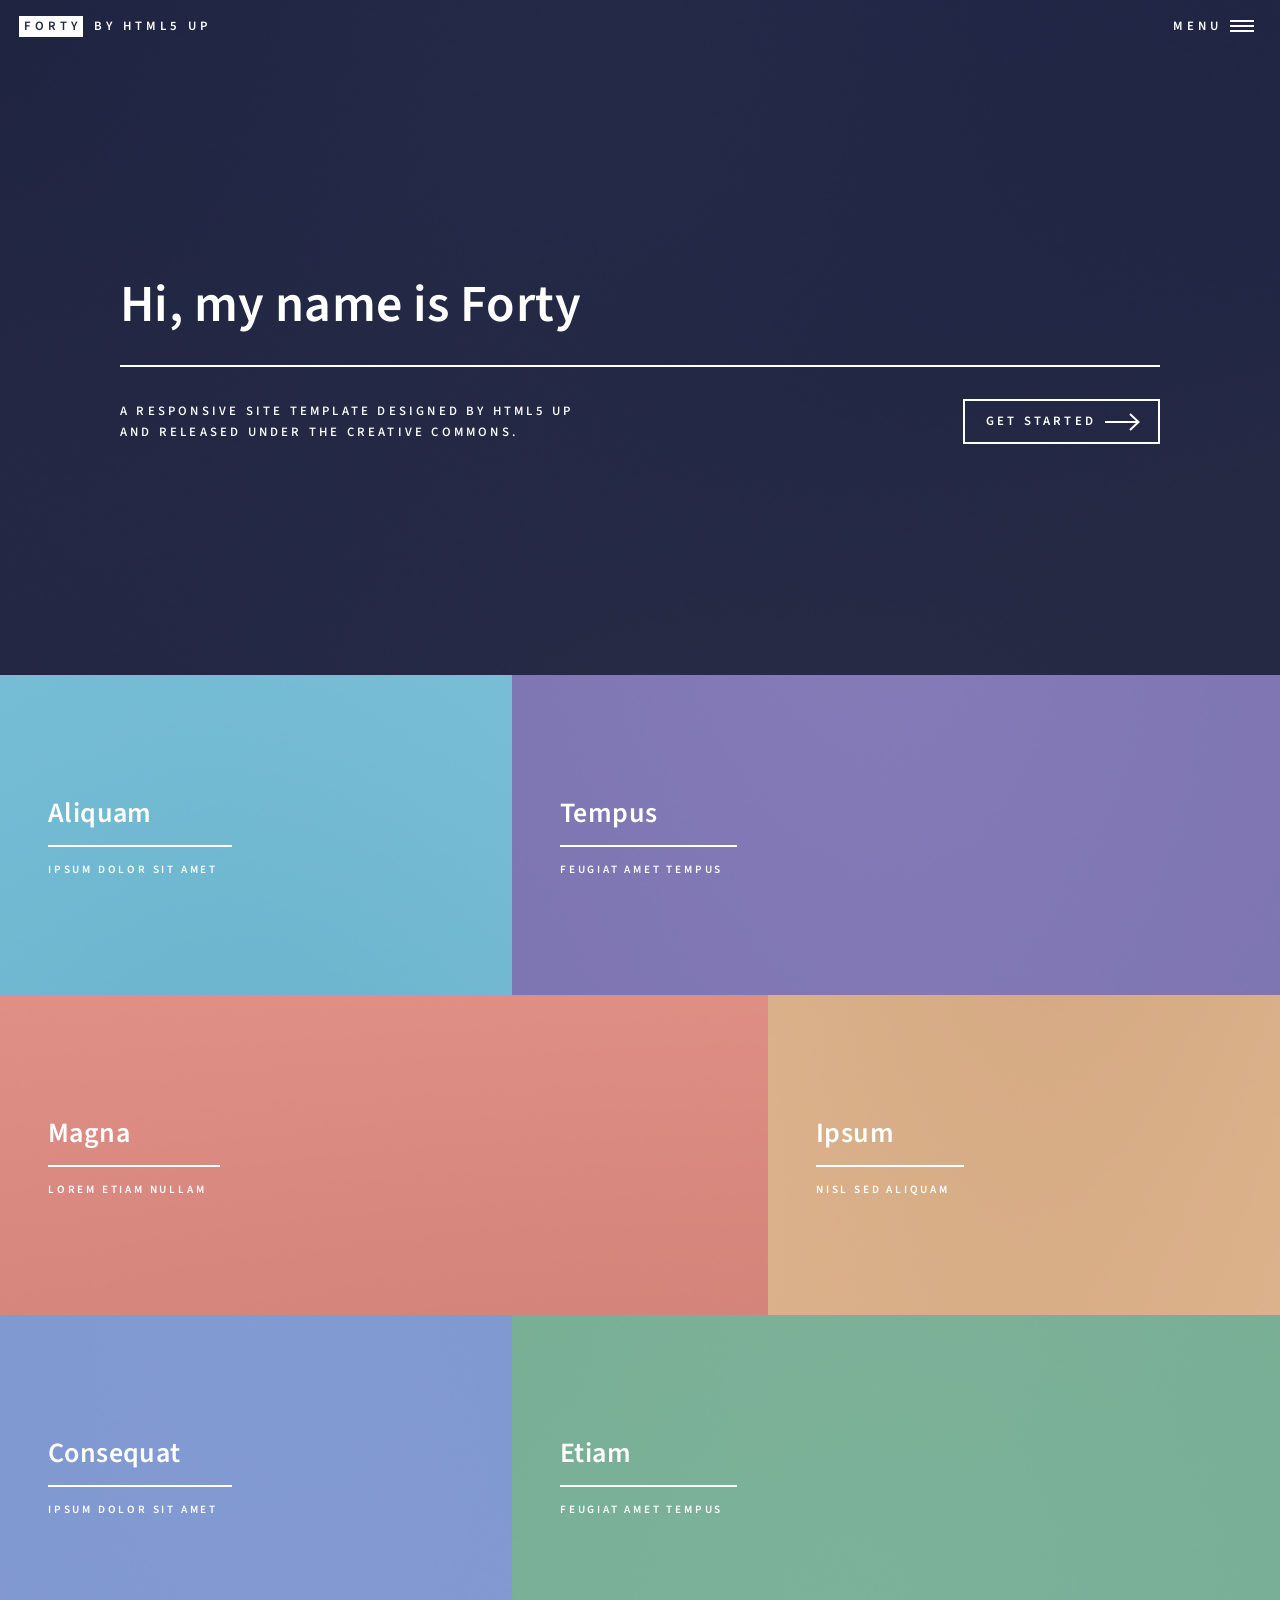
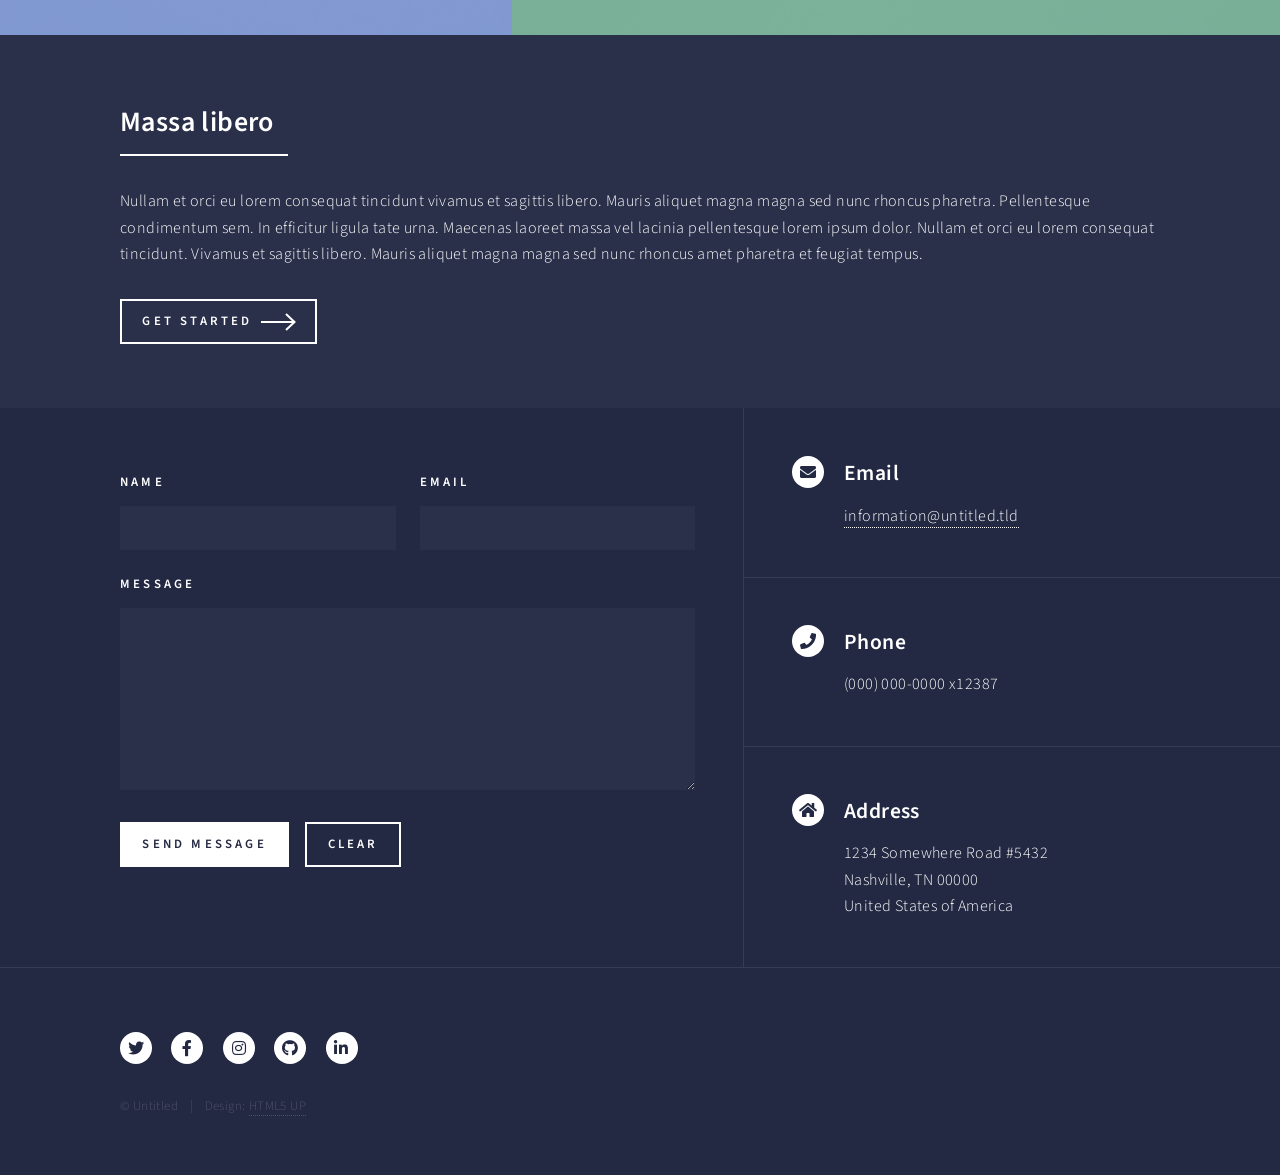
==== index.html @ 881961de "created name-picking logic and display in h1 header. Only manual input, no validations yet." ====
<!DOCTYPE HTML>
<!--
	Forty by HTML5 UP
	html5up.net | @ajlkn
	Free for personal and commercial use under the CCA 3.0 license (html5up.net/license)
-->
<html>
	<head>
		<title>Forty by HTML5 UP</title>
		<meta charset="utf-8" />
		<meta name="viewport" content="width=device-width, initial-scale=1, user-scalable=no" />
		<link rel="stylesheet" href="assets/css/main.css" />
		<noscript><link rel="stylesheet" href="assets/css/noscript.css" /></noscript>
	</head>
	<body class="is-preload">

		<!-- Wrapper -->
			<div id="wrapper">

				<!-- Header -->
					<header id="header" class="alt">
						<a href="index.html" class="logo"><strong>Forty</strong> <span>by HTML5 UP</span></a>
						<nav>
							<a href="#menu">Menu</a>
						</nav>
					</header>

				<!-- Menu -->
					<nav id="menu">
						<ul class="links">
							<li><a href="index.html">Home</a></li>
							<li><a href="landing.html">Landing</a></li>
							<li><a href="generic.html">Generic</a></li>
							<li><a href="elements.html">Elements</a></li>
						</ul>
						<ul class="actions stacked">
							<li><a href="#" class="button primary fit">Get Started</a></li>
							<li><a href="#" class="button fit">Log In</a></li>
						</ul>
					</nav>

				<!-- Banner -->
					<section id="banner" class="major">
						<div class="inner">
							<header class="major">
								<h1>Hi, my name is Forty</h1>
							</header>
							<div class="content">
								<p>A responsive site template designed by HTML5 UP<br />
								and released under the Creative Commons.</p>
								<ul class="actions">
									<li><a href="#one" class="button next scrolly">Get Started</a></li>
								</ul>
							</div>
						</div>
					</section>

				<!-- Main -->
					<div id="main">

						<!-- One -->
							<section id="one" class="tiles">
								<article>
									<span class="image">
										<img src="images/pic01.jpg" alt="" />
									</span>
									<header class="major">
										<h3><a href="landing.html" class="link">Aliquam</a></h3>
										<p>Ipsum dolor sit amet</p>
									</header>
								</article>
								<article>
									<span class="image">
										<img src="images/pic02.jpg" alt="" />
									</span>
									<header class="major">
										<h3><a href="landing.html" class="link">Tempus</a></h3>
										<p>feugiat amet tempus</p>
									</header>
								</article>
								<article>
									<span class="image">
										<img src="images/pic03.jpg" alt="" />
									</span>
									<header class="major">
										<h3><a href="landing.html" class="link">Magna</a></h3>
										<p>Lorem etiam nullam</p>
									</header>
								</article>
								<article>
									<span class="image">
										<img src="images/pic04.jpg" alt="" />
									</span>
									<header class="major">
										<h3><a href="landing.html" class="link">Ipsum</a></h3>
										<p>Nisl sed aliquam</p>
									</header>
								</article>
								<article>
									<span class="image">
										<img src="images/pic05.jpg" alt="" />
									</span>
									<header class="major">
										<h3><a href="landing.html" class="link">Consequat</a></h3>
										<p>Ipsum dolor sit amet</p>
									</header>
								</article>
								<article>
									<span class="image">
										<img src="images/pic06.jpg" alt="" />
									</span>
									<header class="major">
										<h3><a href="landing.html" class="link">Etiam</a></h3>
										<p>Feugiat amet tempus</p>
									</header>
								</article>
							</section>

						<!-- Two -->
							<section id="two">
								<div class="inner">
									<header class="major">
										<h2>Massa libero</h2>
									</header>
									<p>Nullam et orci eu lorem consequat tincidunt vivamus et sagittis libero. Mauris aliquet magna magna sed nunc rhoncus pharetra. Pellentesque condimentum sem. In efficitur ligula tate urna. Maecenas laoreet massa vel lacinia pellentesque lorem ipsum dolor. Nullam et orci eu lorem consequat tincidunt. Vivamus et sagittis libero. Mauris aliquet magna magna sed nunc rhoncus amet pharetra et feugiat tempus.</p>
									<ul class="actions">
										<li><a href="landing.html" class="button next">Get Started</a></li>
									</ul>
								</div>
							</section>

					</div>

				<!-- Contact -->
					<section id="contact">
						<div class="inner">
							<section>
								<form method="post" action="#">
									<div class="fields">
										<div class="field half">
											<label for="name">Name</label>
											<input type="text" name="name" id="name" />
										</div>
										<div class="field half">
											<label for="email">Email</label>
											<input type="text" name="email" id="email" />
										</div>
										<div class="field">
											<label for="message">Message</label>
											<textarea name="message" id="message" rows="6"></textarea>
										</div>
									</div>
									<ul class="actions">
										<li><input type="submit" value="Send Message" class="primary" /></li>
										<li><input type="reset" value="Clear" /></li>
									</ul>
								</form>
							</section>
							<section class="split">
								<section>
									<div class="contact-method">
										<span class="icon solid alt fa-envelope"></span>
										<h3>Email</h3>
										<a href="#">information@untitled.tld</a>
									</div>
								</section>
								<section>
									<div class="contact-method">
										<span class="icon solid alt fa-phone"></span>
										<h3>Phone</h3>
										<span>(000) 000-0000 x12387</span>
									</div>
								</section>
								<section>
									<div class="contact-method">
										<span class="icon solid alt fa-home"></span>
										<h3>Address</h3>
										<span>1234 Somewhere Road #5432<br />
										Nashville, TN 00000<br />
										United States of America</span>
									</div>
								</section>
							</section>
						</div>
					</section>

				<!-- Footer -->
					<footer id="footer">
						<div class="inner">
							<ul class="icons">
								<li><a href="#" class="icon brands alt fa-twitter"><span class="label">Twitter</span></a></li>
								<li><a href="#" class="icon brands alt fa-facebook-f"><span class="label">Facebook</span></a></li>
								<li><a href="#" class="icon brands alt fa-instagram"><span class="label">Instagram</span></a></li>
								<li><a href="#" class="icon brands alt fa-github"><span class="label">GitHub</span></a></li>
								<li><a href="#" class="icon brands alt fa-linkedin-in"><span class="label">LinkedIn</span></a></li>
							</ul>
							<ul class="copyright">
								<li>&copy; Untitled</li><li>Design: <a href="https://html5up.net">HTML5 UP</a></li>
							</ul>
						</div>
					</footer>

			</div>

		<!-- Scripts -->        
			<script src="assets/js/jquery.min.js"></script>
			<script src="assets/js/jquery.scrolly.min.js"></script>
			<script src="assets/js/jquery.scrollex.min.js"></script>
			<script src="assets/js/browser.min.js"></script>
			<script src="assets/js/breakpoints.min.js"></script>
			<script src="assets/js/util.js"></script>
			<script src="assets/js/main.js"></script>
            

	</body>
</html>
---- assets/css/main.css ----
@import url(fontawesome-all.min.css);
@import url("https://fonts.googleapis.com/css?family=Source+Sans+Pro:300,300italic,600,600italic");

/*
	Forty by HTML5 UP
	html5up.net | @ajlkn
	Free for personal and commercial use under the CCA 3.0 license (html5up.net/license)
*/

html, body, div, span, applet, object,
iframe, h1, h2, h3, h4, h5, h6, p, blockquote,
pre, a, abbr, acronym, address, big, cite,
code, del, dfn, em, img, ins, kbd, q, s, samp,
small, strike, strong, sub, sup, tt, var, b,
u, i, center, dl, dt, dd, ol, ul, li, fieldset,
form, label, legend, table, caption, tbody,
tfoot, thead, tr, th, td, article, aside,
canvas, details, embed, figure, figcaption,
footer, header, hgroup, menu, nav, output, ruby,
section, summary, time, mark, audio, video {
	margin: 0;
	padding: 0;
	border: 0;
	font-size: 100%;
	font: inherit;
	vertical-align: baseline;}

article, aside, details, figcaption, figure,
footer, header, hgroup, menu, nav, section {
	display: block;}

body {
	line-height: 1;
}

ol, ul {
	list-style: none;
}

blockquote, q {
	quotes: none;
}

	blockquote:before, blockquote:after, q:before, q:after {
		content: '';
		content: none;
	}

table {
	border-collapse: collapse;
	border-spacing: 0;
}

body {
	-webkit-text-size-adjust: none;
}

mark {
	background-color: transparent;
	color: inherit;
}

input::-moz-focus-inner {
	border: 0;
	padding: 0;
}

input, select, textarea {
	-moz-appearance: none;
	-webkit-appearance: none;
	-ms-appearance: none;
	appearance: none;
}

/* Basic */

	@-ms-viewport {
		width: device-width;
	}

	body {
		-ms-overflow-style: scrollbar;
	}

	@media screen and (max-width: 480px) {

		html, body {
			min-width: 320px;
		}

	}

	html {
		box-sizing: border-box;
	}

	*, *:before, *:after {
		box-sizing: inherit;
	}

	body {
		background: #242943;
	}

		body.is-preload *, body.is-preload *:before, body.is-preload *:after {
			-moz-animation: none !important;
			-webkit-animation: none !important;
			-ms-animation: none !important;
			animation: none !important;
			-moz-transition: none !important;
			-webkit-transition: none !important;
			-ms-transition: none !important;
			transition: none !important;
		}

/* Type */

	body, input, select, textarea {
		color: #ffffff;
		font-family: "Source Sans Pro", Helvetica, sans-serif;
		font-size: 17pt;
		font-weight: 300;
		letter-spacing: 0.025em;
		line-height: 1.65;
	}

		@media screen and (max-width: 1680px) {

			body, input, select, textarea {
				font-size: 14pt;
			}

		}

		@media screen and (max-width: 1280px) {

			body, input, select, textarea {
				font-size: 12pt;
			}

		}

		@media screen and (max-width: 360px) {

			body, input, select, textarea {
				font-size: 11pt;
			}

		}

	a {
		-moz-transition: color 0.2s ease-in-out, border-bottom-color 0.2s ease-in-out;
		-webkit-transition: color 0.2s ease-in-out, border-bottom-color 0.2s ease-in-out;
		-ms-transition: color 0.2s ease-in-out, border-bottom-color 0.2s ease-in-out;
		transition: color 0.2s ease-in-out, border-bottom-color 0.2s ease-in-out;
		border-bottom: dotted 1px;
		color: inherit;
		text-decoration: none;
	}

		a:hover {
			border-bottom-color: transparent;
			color: #9bf1ff !important;
		}

		a:active {
			color: #53e3fb !important;
		}

	strong, b {
		color: #ffffff;
		font-weight: 600;
	}

	em, i {
		font-style: italic;
	}

	p {
		margin: 0 0 2em 0;
	}

	h1, h2, h3, h4, h5, h6 {
		color: #ffffff;
		font-weight: 600;
		line-height: 1.65;
		margin: 0 0 1em 0;
	}

		h1 a, h2 a, h3 a, h4 a, h5 a, h6 a {
			color: inherit;
			border-bottom: 0;
		}

	h1 {
		font-size: 2.5em;
	}

	h2 {
		font-size: 1.75em;
	}

	h3 {
		font-size: 1.35em;
	}

	h4 {
		font-size: 1.1em;
	}

	h5 {
		font-size: 0.9em;
	}

	h6 {
		font-size: 0.7em;
	}

	@media screen and (max-width: 736px) {

		h1 {
			font-size: 2em;
		}

		h2 {
			font-size: 1.5em;
		}

		h3 {
			font-size: 1.25em;
		}

	}

	sub {
		font-size: 0.8em;
		position: relative;
		top: 0.5em;
	}

	sup {
		font-size: 0.8em;
		position: relative;
		top: -0.5em;
	}

	blockquote {
		border-left: solid 4px rgba(212, 212, 255, 0.1);
		font-style: italic;
		margin: 0 0 2em 0;
		padding: 0.5em 0 0.5em 2em;
	}

	code {
		background: rgba(212, 212, 255, 0.035);
		font-family: "Courier New", monospace;
		font-size: 0.9em;
		margin: 0 0.25em;
		padding: 0.25em 0.65em;
	}

	pre {
		-webkit-overflow-scrolling: touch;
		font-family: "Courier New", monospace;
		font-size: 0.9em;
		margin: 0 0 2em 0;
	}

		pre code {
			display: block;
			line-height: 1.75;
			padding: 1em 1.5em;
			overflow-x: auto;
		}

	hr {
		border: 0;
		border-bottom: solid 1px rgba(212, 212, 255, 0.1);
		margin: 2em 0;
	}

		hr.major {
			margin: 3em 0;
		}

	.align-left {
		text-align: left;
	}

	.align-center {
		text-align: center;
	}

	.align-right {
		text-align: right;
	}

/* Row */

	.row {
		display: flex;
		flex-wrap: wrap;
		box-sizing: border-box;
		align-items: stretch;
	}

		.row > * {
			box-sizing: border-box;
		}

		.row.gtr-uniform > * > :last-child {
			margin-bottom: 0;
		}

		.row.aln-left {
			justify-content: flex-start;
		}

		.row.aln-center {
			justify-content: center;
		}

		.row.aln-right {
			justify-content: flex-end;
		}

		.row.aln-top {
			align-items: flex-start;
		}

		.row.aln-middle {
			align-items: center;
		}

		.row.aln-bottom {
			align-items: flex-end;
		}

		.row > .imp {
			order: -1;
		}

		.row > .col-1 {
			width: 8.33333%;
		}

		.row > .off-1 {
			margin-left: 8.33333%;
		}

		.row > .col-2 {
			width: 16.66667%;
		}

		.row > .off-2 {
			margin-left: 16.66667%;
		}

		.row > .col-3 {
			width: 25%;
		}

		.row > .off-3 {
			margin-left: 25%;
		}

		.row > .col-4 {
			width: 33.33333%;
		}

		.row > .off-4 {
			margin-left: 33.33333%;
		}

		.row > .col-5 {
			width: 41.66667%;
		}

		.row > .off-5 {
			margin-left: 41.66667%;
		}

		.row > .col-6 {
			width: 50%;
		}

		.row > .off-6 {
			margin-left: 50%;
		}

		.row > .col-7 {
			width: 58.33333%;
		}

		.row > .off-7 {
			margin-left: 58.33333%;
		}

		.row > .col-8 {
			width: 66.66667%;
		}

		.row > .off-8 {
			margin-left: 66.66667%;
		}

		.row > .col-9 {
			width: 75%;
		}

		.row > .off-9 {
			margin-left: 75%;
		}

		.row > .col-10 {
			width: 83.33333%;
		}

		.row > .off-10 {
			margin-left: 83.33333%;
		}

		.row > .col-11 {
			width: 91.66667%;
		}

		.row > .off-11 {
			margin-left: 91.66667%;
		}

		.row > .col-12 {
			width: 100%;
		}

		.row > .off-12 {
			margin-left: 100%;
		}

		.row.gtr-0 {
			margin-top: 0;
			margin-left: 0em;
		}

			.row.gtr-0 > * {
				padding: 0 0 0 0em;
			}

			.row.gtr-0.gtr-uniform {
				margin-top: 0em;
			}

				.row.gtr-0.gtr-uniform > * {
					padding-top: 0em;
				}

		.row.gtr-25 {
			margin-top: 0;
			margin-left: -0.5em;
		}

			.row.gtr-25 > * {
				padding: 0 0 0 0.5em;
			}

			.row.gtr-25.gtr-uniform {
				margin-top: -0.5em;
			}

				.row.gtr-25.gtr-uniform > * {
					padding-top: 0.5em;
				}

		.row.gtr-50 {
			margin-top: 0;
			margin-left: -1em;
		}

			.row.gtr-50 > * {
				padding: 0 0 0 1em;
			}

			.row.gtr-50.gtr-uniform {
				margin-top: -1em;
			}

				.row.gtr-50.gtr-uniform > * {
					padding-top: 1em;
				}

		.row {
			margin-top: 0;
			margin-left: -2em;
		}

			.row > * {
				padding: 0 0 0 2em;
			}

			.row.gtr-uniform {
				margin-top: -2em;
			}

				.row.gtr-uniform > * {
					padding-top: 2em;
				}

		.row.gtr-150 {
			margin-top: 0;
			margin-left: -3em;
		}

			.row.gtr-150 > * {
				padding: 0 0 0 3em;
			}

			.row.gtr-150.gtr-uniform {
				margin-top: -3em;
			}

				.row.gtr-150.gtr-uniform > * {
					padding-top: 3em;
				}

		.row.gtr-200 {
			margin-top: 0;
			margin-left: -4em;
		}

			.row.gtr-200 > * {
				padding: 0 0 0 4em;
			}

			.row.gtr-200.gtr-uniform {
				margin-top: -4em;
			}

				.row.gtr-200.gtr-uniform > * {
					padding-top: 4em;
				}

		@media screen and (max-width: 1680px) {

			.row {
				display: flex;
				flex-wrap: wrap;
				box-sizing: border-box;
				align-items: stretch;
			}

				.row > * {
					box-sizing: border-box;
				}

				.row.gtr-uniform > * > :last-child {
					margin-bottom: 0;
				}

				.row.aln-left {
					justify-content: flex-start;
				}

				.row.aln-center {
					justify-content: center;
				}

				.row.aln-right {
					justify-content: flex-end;
				}

				.row.aln-top {
					align-items: flex-start;
				}

				.row.aln-middle {
					align-items: center;
				}

				.row.aln-bottom {
					align-items: flex-end;
				}

				.row > .imp-xlarge {
					order: -1;
				}

				.row > .col-1-xlarge {
					width: 8.33333%;
				}

				.row > .off-1-xlarge {
					margin-left: 8.33333%;
				}

				.row > .col-2-xlarge {
					width: 16.66667%;
				}

				.row > .off-2-xlarge {
					margin-left: 16.66667%;
				}

				.row > .col-3-xlarge {
					width: 25%;
				}

				.row > .off-3-xlarge {
					margin-left: 25%;
				}

				.row > .col-4-xlarge {
					width: 33.33333%;
				}

				.row > .off-4-xlarge {
					margin-left: 33.33333%;
				}

				.row > .col-5-xlarge {
					width: 41.66667%;
				}

				.row > .off-5-xlarge {
					margin-left: 41.66667%;
				}

				.row > .col-6-xlarge {
					width: 50%;
				}

				.row > .off-6-xlarge {
					margin-left: 50%;
				}

				.row > .col-7-xlarge {
					width: 58.33333%;
				}

				.row > .off-7-xlarge {
					margin-left: 58.33333%;
				}

				.row > .col-8-xlarge {
					width: 66.66667%;
				}

				.row > .off-8-xlarge {
					margin-left: 66.66667%;
				}

				.row > .col-9-xlarge {
					width: 75%;
				}

				.row > .off-9-xlarge {
					margin-left: 75%;
				}

				.row > .col-10-xlarge {
					width: 83.33333%;
				}

				.row > .off-10-xlarge {
					margin-left: 83.33333%;
				}

				.row > .col-11-xlarge {
					width: 91.66667%;
				}

				.row > .off-11-xlarge {
					margin-left: 91.66667%;
				}

				.row > .col-12-xlarge {
					width: 100%;
				}

				.row > .off-12-xlarge {
					margin-left: 100%;
				}

				.row.gtr-0 {
					margin-top: 0;
					margin-left: 0em;
				}

					.row.gtr-0 > * {
						padding: 0 0 0 0em;
					}

					.row.gtr-0.gtr-uniform {
						margin-top: 0em;
					}

						.row.gtr-0.gtr-uniform > * {
							padding-top: 0em;
						}

				.row.gtr-25 {
					margin-top: 0;
					margin-left: -0.5em;
				}

					.row.gtr-25 > * {
						padding: 0 0 0 0.5em;
					}

					.row.gtr-25.gtr-uniform {
						margin-top: -0.5em;
					}

						.row.gtr-25.gtr-uniform > * {
							padding-top: 0.5em;
						}

				.row.gtr-50 {
					margin-top: 0;
					margin-left: -1em;
				}

					.row.gtr-50 > * {
						padding: 0 0 0 1em;
					}

					.row.gtr-50.gtr-uniform {
						margin-top: -1em;
					}

						.row.gtr-50.gtr-uniform > * {
							padding-top: 1em;
						}

				.row {
					margin-top: 0;
					margin-left: -2em;
				}

					.row > * {
						padding: 0 0 0 2em;
					}

					.row.gtr-uniform {
						margin-top: -2em;
					}

						.row.gtr-uniform > * {
							padding-top: 2em;
						}

				.row.gtr-150 {
					margin-top: 0;
					margin-left: -3em;
				}

					.row.gtr-150 > * {
						padding: 0 0 0 3em;
					}

					.row.gtr-150.gtr-uniform {
						margin-top: -3em;
					}

						.row.gtr-150.gtr-uniform > * {
							padding-top: 3em;
						}

				.row.gtr-200 {
					margin-top: 0;
					margin-left: -4em;
				}

					.row.gtr-200 > * {
						padding: 0 0 0 4em;
					}

					.row.gtr-200.gtr-uniform {
						margin-top: -4em;
					}

						.row.gtr-200.gtr-uniform > * {
							padding-top: 4em;
						}

		}

		@media screen and (max-width: 1280px) {

			.row {
				display: flex;
				flex-wrap: wrap;
				box-sizing: border-box;
				align-items: stretch;
			}

				.row > * {
					box-sizing: border-box;
				}

				.row.gtr-uniform > * > :last-child {
					margin-bottom: 0;
				}

				.row.aln-left {
					justify-content: flex-start;
				}

				.row.aln-center {
					justify-content: center;
				}

				.row.aln-right {
					justify-content: flex-end;
				}

				.row.aln-top {
					align-items: flex-start;
				}

				.row.aln-middle {
					align-items: center;
				}

				.row.aln-bottom {
					align-items: flex-end;
				}

				.row > .imp-large {
					order: -1;
				}

				.row > .col-1-large {
					width: 8.33333%;
				}

				.row > .off-1-large {
					margin-left: 8.33333%;
				}

				.row > .col-2-large {
					width: 16.66667%;
				}

				.row > .off-2-large {
					margin-left: 16.66667%;
				}

				.row > .col-3-large {
					width: 25%;
				}

				.row > .off-3-large {
					margin-left: 25%;
				}

				.row > .col-4-large {
					width: 33.33333%;
				}

				.row > .off-4-large {
					margin-left: 33.33333%;
				}

				.row > .col-5-large {
					width: 41.66667%;
				}

				.row > .off-5-large {
					margin-left: 41.66667%;
				}

				.row > .col-6-large {
					width: 50%;
				}

				.row > .off-6-large {
					margin-left: 50%;
				}

				.row > .col-7-large {
					width: 58.33333%;
				}

				.row > .off-7-large {
					margin-left: 58.33333%;
				}

				.row > .col-8-large {
					width: 66.66667%;
				}

				.row > .off-8-large {
					margin-left: 66.66667%;
				}

				.row > .col-9-large {
					width: 75%;
				}

				.row > .off-9-large {
					margin-left: 75%;
				}

				.row > .col-10-large {
					width: 83.33333%;
				}

				.row > .off-10-large {
					margin-left: 83.33333%;
				}

				.row > .col-11-large {
					width: 91.66667%;
				}

				.row > .off-11-large {
					margin-left: 91.66667%;
				}

				.row > .col-12-large {
					width: 100%;
				}

				.row > .off-12-large {
					margin-left: 100%;
				}

				.row.gtr-0 {
					margin-top: 0;
					margin-left: 0em;
				}

					.row.gtr-0 > * {
						padding: 0 0 0 0em;
					}

					.row.gtr-0.gtr-uniform {
						margin-top: 0em;
					}

						.row.gtr-0.gtr-uniform > * {
							padding-top: 0em;
						}

				.row.gtr-25 {
					margin-top: 0;
					margin-left: -0.375em;
				}

					.row.gtr-25 > * {
						padding: 0 0 0 0.375em;
					}

					.row.gtr-25.gtr-uniform {
						margin-top: -0.375em;
					}

						.row.gtr-25.gtr-uniform > * {
							padding-top: 0.375em;
						}

				.row.gtr-50 {
					margin-top: 0;
					margin-left: -0.75em;
				}

					.row.gtr-50 > * {
						padding: 0 0 0 0.75em;
					}

					.row.gtr-50.gtr-uniform {
						margin-top: -0.75em;
					}

						.row.gtr-50.gtr-uniform > * {
							padding-top: 0.75em;
						}

				.row {
					margin-top: 0;
					margin-left: -1.5em;
				}

					.row > * {
						padding: 0 0 0 1.5em;
					}

					.row.gtr-uniform {
						margin-top: -1.5em;
					}

						.row.gtr-uniform > * {
							padding-top: 1.5em;
						}

				.row.gtr-150 {
					margin-top: 0;
					margin-left: -2.25em;
				}

					.row.gtr-150 > * {
						padding: 0 0 0 2.25em;
					}

					.row.gtr-150.gtr-uniform {
						margin-top: -2.25em;
					}

						.row.gtr-150.gtr-uniform > * {
							padding-top: 2.25em;
						}

				.row.gtr-200 {
					margin-top: 0;
					margin-left: -3em;
				}

					.row.gtr-200 > * {
						padding: 0 0 0 3em;
					}

					.row.gtr-200.gtr-uniform {
						margin-top: -3em;
					}

						.row.gtr-200.gtr-uniform > * {
							padding-top: 3em;
						}

		}

		@media screen and (max-width: 980px) {

			.row {
				display: flex;
				flex-wrap: wrap;
				box-sizing: border-box;
				align-items: stretch;
			}

				.row > * {
					box-sizing: border-box;
				}

				.row.gtr-uniform > * > :last-child {
					margin-bottom: 0;
				}

				.row.aln-left {
					justify-content: flex-start;
				}

				.row.aln-center {
					justify-content: center;
				}

				.row.aln-right {
					justify-content: flex-end;
				}

				.row.aln-top {
					align-items: flex-start;
				}

				.row.aln-middle {
					align-items: center;
				}

				.row.aln-bottom {
					align-items: flex-end;
				}

				.row > .imp-medium {
					order: -1;
				}

				.row > .col-1-medium {
					width: 8.33333%;
				}

				.row > .off-1-medium {
					margin-left: 8.33333%;
				}

				.row > .col-2-medium {
					width: 16.66667%;
				}

				.row > .off-2-medium {
					margin-left: 16.66667%;
				}

				.row > .col-3-medium {
					width: 25%;
				}

				.row > .off-3-medium {
					margin-left: 25%;
				}

				.row > .col-4-medium {
					width: 33.33333%;
				}

				.row > .off-4-medium {
					margin-left: 33.33333%;
				}

				.row > .col-5-medium {
					width: 41.66667%;
				}

				.row > .off-5-medium {
					margin-left: 41.66667%;
				}

				.row > .col-6-medium {
					width: 50%;
				}

				.row > .off-6-medium {
					margin-left: 50%;
				}

				.row > .col-7-medium {
					width: 58.33333%;
				}

				.row > .off-7-medium {
					margin-left: 58.33333%;
				}

				.row > .col-8-medium {
					width: 66.66667%;
				}

				.row > .off-8-medium {
					margin-left: 66.66667%;
				}

				.row > .col-9-medium {
					width: 75%;
				}

				.row > .off-9-medium {
					margin-left: 75%;
				}

				.row > .col-10-medium {
					width: 83.33333%;
				}

				.row > .off-10-medium {
					margin-left: 83.33333%;
				}

				.row > .col-11-medium {
					width: 91.66667%;
				}

				.row > .off-11-medium {
					margin-left: 91.66667%;
				}

				.row > .col-12-medium {
					width: 100%;
				}

				.row > .off-12-medium {
					margin-left: 100%;
				}

				.row.gtr-0 {
					margin-top: 0;
					margin-left: 0em;
				}

					.row.gtr-0 > * {
						padding: 0 0 0 0em;
					}

					.row.gtr-0.gtr-uniform {
						margin-top: 0em;
					}

						.row.gtr-0.gtr-uniform > * {
							padding-top: 0em;
						}

				.row.gtr-25 {
					margin-top: 0;
					margin-left: -0.375em;
				}

					.row.gtr-25 > * {
						padding: 0 0 0 0.375em;
					}

					.row.gtr-25.gtr-uniform {
						margin-top: -0.375em;
					}

						.row.gtr-25.gtr-uniform > * {
							padding-top: 0.375em;
						}

				.row.gtr-50 {
					margin-top: 0;
					margin-left: -0.75em;
				}

					.row.gtr-50 > * {
						padding: 0 0 0 0.75em;
					}

					.row.gtr-50.gtr-uniform {
						margin-top: -0.75em;
					}

						.row.gtr-50.gtr-uniform > * {
							padding-top: 0.75em;
						}

				.row {
					margin-top: 0;
					margin-left: -1.5em;
				}

					.row > * {
						padding: 0 0 0 1.5em;
					}

					.row.gtr-uniform {
						margin-top: -1.5em;
					}

						.row.gtr-uniform > * {
							padding-top: 1.5em;
						}

				.row.gtr-150 {
					margin-top: 0;
					margin-left: -2.25em;
				}

					.row.gtr-150 > * {
						padding: 0 0 0 2.25em;
					}

					.row.gtr-150.gtr-uniform {
						margin-top: -2.25em;
					}

						.row.gtr-150.gtr-uniform > * {
							padding-top: 2.25em;
						}

				.row.gtr-200 {
					margin-top: 0;
					margin-left: -3em;
				}

					.row.gtr-200 > * {
						padding: 0 0 0 3em;
					}

					.row.gtr-200.gtr-uniform {
						margin-top: -3em;
					}

						.row.gtr-200.gtr-uniform > * {
							padding-top: 3em;
						}

		}

		@media screen and (max-width: 736px) {

			.row {
				display: flex;
				flex-wrap: wrap;
				box-sizing: border-box;
				align-items: stretch;
			}

				.row > * {
					box-sizing: border-box;
				}

				.row.gtr-uniform > * > :last-child {
					margin-bottom: 0;
				}

				.row.aln-left {
					justify-content: flex-start;
				}

				.row.aln-center {
					justify-content: center;
				}

				.row.aln-right {
					justify-content: flex-end;
				}

				.row.aln-top {
					align-items: flex-start;
				}

				.row.aln-middle {
					align-items: center;
				}

				.row.aln-bottom {
					align-items: flex-end;
				}

				.row > .imp-small {
					order: -1;
				}

				.row > .col-1-small {
					width: 8.33333%;
				}

				.row > .off-1-small {
					margin-left: 8.33333%;
				}

				.row > .col-2-small {
					width: 16.66667%;
				}

				.row > .off-2-small {
					margin-left: 16.66667%;
				}

				.row > .col-3-small {
					width: 25%;
				}

				.row > .off-3-small {
					margin-left: 25%;
				}

				.row > .col-4-small {
					width: 33.33333%;
				}

				.row > .off-4-small {
					margin-left: 33.33333%;
				}

				.row > .col-5-small {
					width: 41.66667%;
				}

				.row > .off-5-small {
					margin-left: 41.66667%;
				}

				.row > .col-6-small {
					width: 50%;
				}

				.row > .off-6-small {
					margin-left: 50%;
				}

				.row > .col-7-small {
					width: 58.33333%;
				}

				.row > .off-7-small {
					margin-left: 58.33333%;
				}

				.row > .col-8-small {
					width: 66.66667%;
				}

				.row > .off-8-small {
					margin-left: 66.66667%;
				}

				.row > .col-9-small {
					width: 75%;
				}

				.row > .off-9-small {
					margin-left: 75%;
				}

				.row > .col-10-small {
					width: 83.33333%;
				}

				.row > .off-10-small {
					margin-left: 83.33333%;
				}

				.row > .col-11-small {
					width: 91.66667%;
				}

				.row > .off-11-small {
					margin-left: 91.66667%;
				}

				.row > .col-12-small {
					width: 100%;
				}

				.row > .off-12-small {
					margin-left: 100%;
				}

				.row.gtr-0 {
					margin-top: 0;
					margin-left: 0em;
				}

					.row.gtr-0 > * {
						padding: 0 0 0 0em;
					}

					.row.gtr-0.gtr-uniform {
						margin-top: 0em;
					}

						.row.gtr-0.gtr-uniform > * {
							padding-top: 0em;
						}

				.row.gtr-25 {
					margin-top: 0;
					margin-left: -0.3125em;
				}

					.row.gtr-25 > * {
						padding: 0 0 0 0.3125em;
					}

					.row.gtr-25.gtr-uniform {
						margin-top: -0.3125em;
					}

						.row.gtr-25.gtr-uniform > * {
							padding-top: 0.3125em;
						}

				.row.gtr-50 {
					margin-top: 0;
					margin-left: -0.625em;
				}

					.row.gtr-50 > * {
						padding: 0 0 0 0.625em;
					}

					.row.gtr-50.gtr-uniform {
						margin-top: -0.625em;
					}

						.row.gtr-50.gtr-uniform > * {
							padding-top: 0.625em;
						}

				.row {
					margin-top: 0;
					margin-left: -1.25em;
				}

					.row > * {
						padding: 0 0 0 1.25em;
					}

					.row.gtr-uniform {
						margin-top: -1.25em;
					}

						.row.gtr-uniform > * {
							padding-top: 1.25em;
						}

				.row.gtr-150 {
					margin-top: 0;
					margin-left: -1.875em;
				}

					.row.gtr-150 > * {
						padding: 0 0 0 1.875em;
					}

					.row.gtr-150.gtr-uniform {
						margin-top: -1.875em;
					}

						.row.gtr-150.gtr-uniform > * {
							padding-top: 1.875em;
						}

				.row.gtr-200 {
					margin-top: 0;
					margin-left: -2.5em;
				}

					.row.gtr-200 > * {
						padding: 0 0 0 2.5em;
					}

					.row.gtr-200.gtr-uniform {
						margin-top: -2.5em;
					}

						.row.gtr-200.gtr-uniform > * {
							padding-top: 2.5em;
						}

		}

		@media screen and (max-width: 480px) {

			.row {
				display: flex;
				flex-wrap: wrap;
				box-sizing: border-box;
				align-items: stretch;
			}

				.row > * {
					box-sizing: border-box;
				}

				.row.gtr-uniform > * > :last-child {
					margin-bottom: 0;
				}

				.row.aln-left {
					justify-content: flex-start;
				}

				.row.aln-center {
					justify-content: center;
				}

				.row.aln-right {
					justify-content: flex-end;
				}

				.row.aln-top {
					align-items: flex-start;
				}

				.row.aln-middle {
					align-items: center;
				}

				.row.aln-bottom {
					align-items: flex-end;
				}

				.row > .imp-xsmall {
					order: -1;
				}

				.row > .col-1-xsmall {
					width: 8.33333%;
				}

				.row > .off-1-xsmall {
					margin-left: 8.33333%;
				}

				.row > .col-2-xsmall {
					width: 16.66667%;
				}

				.row > .off-2-xsmall {
					margin-left: 16.66667%;
				}

				.row > .col-3-xsmall {
					width: 25%;
				}

				.row > .off-3-xsmall {
					margin-left: 25%;
				}

				.row > .col-4-xsmall {
					width: 33.33333%;
				}

				.row > .off-4-xsmall {
					margin-left: 33.33333%;
				}

				.row > .col-5-xsmall {
					width: 41.66667%;
				}

				.row > .off-5-xsmall {
					margin-left: 41.66667%;
				}

				.row > .col-6-xsmall {
					width: 50%;
				}

				.row > .off-6-xsmall {
					margin-left: 50%;
				}

				.row > .col-7-xsmall {
					width: 58.33333%;
				}

				.row > .off-7-xsmall {
					margin-left: 58.33333%;
				}

				.row > .col-8-xsmall {
					width: 66.66667%;
				}

				.row > .off-8-xsmall {
					margin-left: 66.66667%;
				}

				.row > .col-9-xsmall {
					width: 75%;
				}

				.row > .off-9-xsmall {
					margin-left: 75%;
				}

				.row > .col-10-xsmall {
					width: 83.33333%;
				}

				.row > .off-10-xsmall {
					margin-left: 83.33333%;
				}

				.row > .col-11-xsmall {
					width: 91.66667%;
				}

				.row > .off-11-xsmall {
					margin-left: 91.66667%;
				}

				.row > .col-12-xsmall {
					width: 100%;
				}

				.row > .off-12-xsmall {
					margin-left: 100%;
				}

				.row.gtr-0 {
					margin-top: 0;
					margin-left: 0em;
				}

					.row.gtr-0 > * {
						padding: 0 0 0 0em;
					}

					.row.gtr-0.gtr-uniform {
						margin-top: 0em;
					}

						.row.gtr-0.gtr-uniform > * {
							padding-top: 0em;
						}

				.row.gtr-25 {
					margin-top: 0;
					margin-left: -0.3125em;
				}

					.row.gtr-25 > * {
						padding: 0 0 0 0.3125em;
					}

					.row.gtr-25.gtr-uniform {
						margin-top: -0.3125em;
					}

						.row.gtr-25.gtr-uniform > * {
							padding-top: 0.3125em;
						}

				.row.gtr-50 {
					margin-top: 0;
					margin-left: -0.625em;
				}

					.row.gtr-50 > * {
						padding: 0 0 0 0.625em;
					}

					.row.gtr-50.gtr-uniform {
						margin-top: -0.625em;
					}

						.row.gtr-50.gtr-uniform > * {
							padding-top: 0.625em;
						}

				.row {
					margin-top: 0;
					margin-left: -1.25em;
				}

					.row > * {
						padding: 0 0 0 1.25em;
					}

					.row.gtr-uniform {
						margin-top: -1.25em;
					}

						.row.gtr-uniform > * {
							padding-top: 1.25em;
						}

				.row.gtr-150 {
					margin-top: 0;
					margin-left: -1.875em;
				}

					.row.gtr-150 > * {
						padding: 0 0 0 1.875em;
					}

					.row.gtr-150.gtr-uniform {
						margin-top: -1.875em;
					}

						.row.gtr-150.gtr-uniform > * {
							padding-top: 1.875em;
						}

				.row.gtr-200 {
					margin-top: 0;
					margin-left: -2.5em;
				}

					.row.gtr-200 > * {
						padding: 0 0 0 2.5em;
					}

					.row.gtr-200.gtr-uniform {
						margin-top: -2.5em;
					}

						.row.gtr-200.gtr-uniform > * {
							padding-top: 2.5em;
						}

		}

/* Section/Article */

	section.special, article.special {
		text-align: center;
	}

	header.major {
		width: -moz-max-content;
		width: -webkit-max-content;
		width: -ms-max-content;
		width: max-content;
		margin-bottom: 2em;
	}

		header.major > :first-child {
			margin-bottom: 0;
			width: calc(100% + 0.5em);
		}

			header.major > :first-child:after {
				content: '';
				background-color: #ffffff;
				display: block;
				height: 2px;
				margin: 0.325em 0 0.5em 0;
				width: 100%;
			}

		header.major > p {
			font-size: 0.7em;
			font-weight: 600;
			letter-spacing: 0.25em;
			margin-bottom: 0;
			text-transform: uppercase;
		}

		body.is-ie header.major > :first-child:after {
			max-width: 9em;
		}

		body.is-ie header.major > h1:after {
			max-width: 100% !important;
		}

	@media screen and (max-width: 736px) {

		header.major > p br {
			display: none;
		}

	}

/* Form */

	form {
		margin: 0 0 2em 0;
	}

		form > :last-child {
			margin-bottom: 0;
		}

		form > .fields {
			display: -moz-flex;
			display: -webkit-flex;
			display: -ms-flex;
			display: flex;
			-moz-flex-wrap: wrap;
			-webkit-flex-wrap: wrap;
			-ms-flex-wrap: wrap;
			flex-wrap: wrap;
			width: calc(100% + 3em);
			margin: -1.5em 0 2em -1.5em;
		}

			form > .fields > .field {
				-moz-flex-grow: 0;
				-webkit-flex-grow: 0;
				-ms-flex-grow: 0;
				flex-grow: 0;
				-moz-flex-shrink: 0;
				-webkit-flex-shrink: 0;
				-ms-flex-shrink: 0;
				flex-shrink: 0;
				padding: 1.5em 0 0 1.5em;
				width: calc(100% - 1.5em);
			}

				form > .fields > .field.half {
					width: calc(50% - 0.75em);
				}

				form > .fields > .field.third {
					width: calc(100%/3 - 0.5em);
				}

				form > .fields > .field.quarter {
					width: calc(25% - 0.375em);
				}

		@media screen and (max-width: 480px) {

			form > .fields {
				width: calc(100% + 3em);
				margin: -1.5em 0 2em -1.5em;
			}

				form > .fields > .field {
					padding: 1.5em 0 0 1.5em;
					width: calc(100% - 1.5em);
				}

					form > .fields > .field.half {
						width: calc(100% - 1.5em);
					}

					form > .fields > .field.third {
						width: calc(100% - 1.5em);
					}

					form > .fields > .field.quarter {
						width: calc(100% - 1.5em);
					}

		}

	label {
		color: #ffffff;
		display: block;
		font-size: 0.8em;
		font-weight: 600;
		letter-spacing: 0.25em;
		margin: 0 0 1em 0;
		text-transform: uppercase;
	}

	input[type="text"],
	input[type="password"],
	input[type="email"],
	input[type="tel"],
	input[type="search"],
	input[type="url"],
	select,
	textarea {
		-moz-appearance: none;
		-webkit-appearance: none;
		-ms-appearance: none;
		appearance: none;
		background: rgba(212, 212, 255, 0.035);
		border: none;
		border-radius: 0;
		color: inherit;
		display: block;
		outline: 0;
		padding: 0 1em;
		text-decoration: none;
		width: 100%;
	}

		input[type="text"]:invalid,
		input[type="password"]:invalid,
		input[type="email"]:invalid,
		input[type="tel"]:invalid,
		input[type="search"]:invalid,
		input[type="url"]:invalid,
		select:invalid,
		textarea:invalid {
			box-shadow: none;
		}

		input[type="text"]:focus,
		input[type="password"]:focus,
		input[type="email"]:focus,
		input[type="tel"]:focus,
		input[type="search"]:focus,
		input[type="url"]:focus,
		select:focus,
		textarea:focus {
			border-color: #9bf1ff;
			box-shadow: 0 0 0 2px #9bf1ff;
		}

	select {
		background-image: url("data:image/svg+xml;charset=utf8,%3Csvg xmlns='http://www.w3.org/2000/svg' width='40' height='40' preserveAspectRatio='none' viewBox='0 0 40 40'%3E%3Cpath d='M9.4,12.3l10.4,10.4l10.4-10.4c0.2-0.2,0.5-0.4,0.9-0.4c0.3,0,0.6,0.1,0.9,0.4l3.3,3.3c0.2,0.2,0.4,0.5,0.4,0.9 c0,0.4-0.1,0.6-0.4,0.9L20.7,31.9c-0.2,0.2-0.5,0.4-0.9,0.4c-0.3,0-0.6-0.1-0.9-0.4L4.3,17.3c-0.2-0.2-0.4-0.5-0.4-0.9 c0-0.4,0.1-0.6,0.4-0.9l3.3-3.3c0.2-0.2,0.5-0.4,0.9-0.4S9.1,12.1,9.4,12.3z' fill='rgba(212, 212, 255, 0.1)' /%3E%3C/svg%3E");
		background-size: 1.25rem;
		background-repeat: no-repeat;
		background-position: calc(100% - 1rem) center;
		height: 2.75em;
		padding-right: 2.75em;
		text-overflow: ellipsis;
	}

		select option {
			color: #ffffff;
			background: #242943;
		}

		select:focus::-ms-value {
			background-color: transparent;
		}

		select::-ms-expand {
			display: none;
		}

	input[type="text"],
	input[type="password"],
	input[type="email"],
	input[type="tel"],
	input[type="search"],
	input[type="url"],
	select {
		height: 2.75em;
	}

	textarea {
		padding: 0.75em 1em;
	}

	input[type="checkbox"],
	input[type="radio"] {
		-moz-appearance: none;
		-webkit-appearance: none;
		-ms-appearance: none;
		appearance: none;
		display: block;
		float: left;
		margin-right: -2em;
		opacity: 0;
		width: 1em;
		z-index: -1;
	}

		input[type="checkbox"] + label,
		input[type="radio"] + label {
			text-decoration: none;
			color: #ffffff;
			cursor: pointer;
			display: inline-block;
			font-weight: 300;
			padding-left: 2.65em;
			padding-right: 0.75em;
			position: relative;
		}

			input[type="checkbox"] + label:before,
			input[type="radio"] + label:before {
				-moz-osx-font-smoothing: grayscale;
				-webkit-font-smoothing: antialiased;
				display: inline-block;
				font-style: normal;
				font-variant: normal;
				text-rendering: auto;
				line-height: 1;
				text-transform: none !important;
				font-family: 'Font Awesome 5 Free';
				font-weight: 900;
			}

			input[type="checkbox"] + label:before,
			input[type="radio"] + label:before {
				background: rgba(212, 212, 255, 0.035);
				content: '';
				display: inline-block;
				font-size: 0.8em;
				height: 2.0625em;
				left: 0;
				letter-spacing: 0;
				line-height: 2.0625em;
				position: absolute;
				text-align: center;
				top: 0;
				width: 2.0625em;
			}

		input[type="checkbox"]:checked + label:before,
		input[type="radio"]:checked + label:before {
			background: #ffffff;
			border-color: #9bf1ff;
			content: '\f00c';
			color: #242943;
		}

		input[type="checkbox"]:focus + label:before,
		input[type="radio"]:focus + label:before {
			box-shadow: 0 0 0 2px #9bf1ff;
		}

	input[type="radio"] + label:before {
		border-radius: 100%;
	}

	::-webkit-input-placeholder {
		color: rgba(244, 244, 255, 0.2) !important;
		opacity: 1.0;
	}

	:-moz-placeholder {
		color: rgba(244, 244, 255, 0.2) !important;
		opacity: 1.0;
	}

	::-moz-placeholder {
		color: rgba(244, 244, 255, 0.2) !important;
		opacity: 1.0;
	}

	:-ms-input-placeholder {
		color: rgba(244, 244, 255, 0.2) !important;
		opacity: 1.0;
	}

/* Box */

	.box {
		border: solid 1px rgba(212, 212, 255, 0.1);
		margin-bottom: 2em;
		padding: 1.5em;
	}

		.box > :last-child,
		.box > :last-child > :last-child,
		.box > :last-child > :last-child > :last-child {
			margin-bottom: 0;
		}

		.box.alt {
			border: 0;
			border-radius: 0;
			padding: 0;
		}

/* Icon */

	.icon {
		text-decoration: none;
		border-bottom: none;
		position: relative;
	}

		.icon:before {
			-moz-osx-font-smoothing: grayscale;
			-webkit-font-smoothing: antialiased;
			display: inline-block;
			font-style: normal;
			font-variant: normal;
			text-rendering: auto;
			line-height: 1;
			text-transform: none !important;
			font-family: 'Font Awesome 5 Free';
			font-weight: 400;
		}

		.icon > .label {
			display: none;
		}

		.icon:before {
			line-height: inherit;
		}

		.icon.solid:before {
			font-weight: 900;
		}

		.icon.brands:before {
			font-family: 'Font Awesome 5 Brands';
		}

		.icon.alt:before {
			background-color: #ffffff;
			border-radius: 100%;
			color: #242943;
			display: inline-block;
			height: 2em;
			line-height: 2em;
			text-align: center;
			width: 2em;
		}

	a.icon.alt:before {
		-moz-transition: background-color 0.2s ease-in-out;
		-webkit-transition: background-color 0.2s ease-in-out;
		-ms-transition: background-color 0.2s ease-in-out;
		transition: background-color 0.2s ease-in-out;
	}

	a.icon.alt:hover:before {
		background-color: #6fc3df;
	}

	a.icon.alt:active:before {
		background-color: #37a6cb;
	}

/* Image */

	.image {
		border: 0;
		display: inline-block;
		position: relative;
	}

		.image img {
			display: block;
		}

		.image.left, .image.right {
			max-width: 30%;
		}

			.image.left img, .image.right img {
				width: 100%;
			}

		.image.left {
			float: left;
			margin: 0 1.5em 1.25em 0;
			top: 0.25em;
		}

		.image.right {
			float: right;
			margin: 0 0 1.25em 1.5em;
			top: 0.25em;
		}

		.image.fit {
			display: block;
			margin: 0 0 2em 0;
			width: 100%;
		}

			.image.fit img {
				width: 100%;
			}

		.image.main {
			display: block;
			margin: 2.5em 0;
			width: 100%;
		}

			.image.main img {
				width: 100%;
			}

			@media screen and (max-width: 736px) {

				.image.main {
					margin: 1.5em 0;
				}

			}

/* List */

	ol {
		list-style: decimal;
		margin: 0 0 2em 0;
		padding-left: 1.25em;
	}

		ol li {
			padding-left: 0.25em;
		}

	ul {
		list-style: disc;
		margin: 0 0 2em 0;
		padding-left: 1em;
	}

		ul li {
			padding-left: 0.5em;
		}

		ul.alt {
			list-style: none;
			padding-left: 0;
		}

			ul.alt li {
				border-top: solid 1px rgba(212, 212, 255, 0.1);
				padding: 0.5em 0;
			}

				ul.alt li:first-child {
					border-top: 0;
					padding-top: 0;
				}

	dl {
		margin: 0 0 2em 0;
	}

		dl dt {
			display: block;
			font-weight: 600;
			margin: 0 0 1em 0;
		}

		dl dd {
			margin-left: 2em;
		}

/* Actions */

	ul.actions {
		display: -moz-flex;
		display: -webkit-flex;
		display: -ms-flex;
		display: flex;
		cursor: default;
		list-style: none;
		margin-left: -1em;
		padding-left: 0;
	}

		ul.actions li {
			padding: 0 0 0 1em;
			vertical-align: middle;
		}

		ul.actions.special {
			-moz-justify-content: center;
			-webkit-justify-content: center;
			-ms-justify-content: center;
			justify-content: center;
			width: 100%;
			margin-left: 0;
		}

			ul.actions.special li:first-child {
				padding-left: 0;
			}

		ul.actions.stacked {
			-moz-flex-direction: column;
			-webkit-flex-direction: column;
			-ms-flex-direction: column;
			flex-direction: column;
			margin-left: 0;
		}

			ul.actions.stacked li {
				padding: 1.3em 0 0 0;
			}

				ul.actions.stacked li:first-child {
					padding-top: 0;
				}

		ul.actions.fit {
			width: calc(100% + 1em);
		}

			ul.actions.fit li {
				-moz-flex-grow: 1;
				-webkit-flex-grow: 1;
				-ms-flex-grow: 1;
				flex-grow: 1;
				-moz-flex-shrink: 1;
				-webkit-flex-shrink: 1;
				-ms-flex-shrink: 1;
				flex-shrink: 1;
				width: 100%;
			}

				ul.actions.fit li > * {
					width: 100%;
				}

			ul.actions.fit.stacked {
				width: 100%;
			}

/* Icons */

	ul.icons {
		cursor: default;
		list-style: none;
		padding-left: 0;
	}

		ul.icons li {
			display: inline-block;
			padding: 0 1em 0 0;
		}

			ul.icons li:last-child {
				padding-right: 0;
			}

		@media screen and (max-width: 736px) {

			ul.icons li {
				padding: 0 0.75em 0 0;
			}

		}

/* Pagination */

	ul.pagination {
		cursor: default;
		list-style: none;
		padding-left: 0;
	}

		ul.pagination li {
			display: inline-block;
			padding-left: 0;
			vertical-align: middle;
		}

			ul.pagination li > .page {
				-moz-transition: background-color 0.2s ease-in-out, color 0.2s ease-in-out;
				-webkit-transition: background-color 0.2s ease-in-out, color 0.2s ease-in-out;
				-ms-transition: background-color 0.2s ease-in-out, color 0.2s ease-in-out;
				transition: background-color 0.2s ease-in-out, color 0.2s ease-in-out;
				border-bottom: 0;
				display: inline-block;
				font-size: 0.8em;
				font-weight: 600;
				height: 1.5em;
				line-height: 1.5em;
				margin: 0 0.125em;
				min-width: 1.5em;
				padding: 0 0.5em;
				text-align: center;
			}

				ul.pagination li > .page.active {
					background-color: #ffffff;
					color: #242943;
				}

					ul.pagination li > .page.active:hover {
						background-color: #9bf1ff;
						color: #242943 !important;
					}

					ul.pagination li > .page.active:active {
						background-color: #53e3fb;
					}

			ul.pagination li:first-child {
				padding-right: 0.75em;
			}

			ul.pagination li:last-child {
				padding-left: 0.75em;
			}

		@media screen and (max-width: 480px) {

			ul.pagination li:nth-child(n+2):nth-last-child(n+2) {
				display: none;
			}

			ul.pagination li:first-child {
				padding-right: 0;
			}

		}

/* Table */

	.table-wrapper {
		-webkit-overflow-scrolling: touch;
		overflow-x: auto;
	}

	table {
		margin: 0 0 2em 0;
		width: 100%;
	}

		table tbody tr {
			border: solid 1px rgba(212, 212, 255, 0.1);
			border-left: 0;
			border-right: 0;
		}

			table tbody tr:nth-child(2n + 1) {
				background-color: rgba(212, 212, 255, 0.035);
			}

		table td {
			padding: 0.75em 0.75em;
		}

		table th {
			color: #ffffff;
			font-size: 0.9em;
			font-weight: 600;
			padding: 0 0.75em 0.75em 0.75em;
			text-align: left;
		}

		table thead {
			border-bottom: solid 2px rgba(212, 212, 255, 0.1);
		}

		table tfoot {
			border-top: solid 2px rgba(212, 212, 255, 0.1);
		}

		table.alt {
			border-collapse: separate;
		}

			table.alt tbody tr td {
				border: solid 1px rgba(212, 212, 255, 0.1);
				border-left-width: 0;
				border-top-width: 0;
			}

				table.alt tbody tr td:first-child {
					border-left-width: 1px;
				}

			table.alt tbody tr:first-child td {
				border-top-width: 1px;
			}

			table.alt thead {
				border-bottom: 0;
			}

			table.alt tfoot {
				border-top: 0;
			}

/* Button */

	input[type="submit"],
	input[type="reset"],
	input[type="button"],
	button,
	.button {
		-moz-appearance: none;
		-webkit-appearance: none;
		-ms-appearance: none;
		appearance: none;
		-moz-transition: background-color 0.2s ease-in-out, box-shadow 0.2s ease-in-out, color 0.2s ease-in-out;
		-webkit-transition: background-color 0.2s ease-in-out, box-shadow 0.2s ease-in-out, color 0.2s ease-in-out;
		-ms-transition: background-color 0.2s ease-in-out, box-shadow 0.2s ease-in-out, color 0.2s ease-in-out;
		transition: background-color 0.2s ease-in-out, box-shadow 0.2s ease-in-out, color 0.2s ease-in-out;
		background-color: transparent;
		border: 0;
		border-radius: 0;
		box-shadow: inset 0 0 0 2px #ffffff;
		color: #ffffff;
		cursor: pointer;
		display: inline-block;
		font-size: 0.8em;
		font-weight: 600;
		height: 3.5em;
		letter-spacing: 0.25em;
		line-height: 3.5em;
		padding: 0 1.75em;
		text-align: center;
		text-decoration: none;
		text-transform: uppercase;
		white-space: nowrap;
	}

		input[type="submit"]:hover, input[type="submit"]:active,
		input[type="reset"]:hover,
		input[type="reset"]:active,
		input[type="button"]:hover,
		input[type="button"]:active,
		button:hover,
		button:active,
		.button:hover,
		.button:active {
			box-shadow: inset 0 0 0 2px #9bf1ff;
			color: #9bf1ff;
		}

		input[type="submit"]:active,
		input[type="reset"]:active,
		input[type="button"]:active,
		button:active,
		.button:active {
			background-color: rgba(155, 241, 255, 0.1);
			box-shadow: inset 0 0 0 2px #53e3fb;
			color: #53e3fb;
		}

		input[type="submit"].icon:before,
		input[type="reset"].icon:before,
		input[type="button"].icon:before,
		button.icon:before,
		.button.icon:before {
			margin-right: 0.5em;
		}

		input[type="submit"].fit,
		input[type="reset"].fit,
		input[type="button"].fit,
		button.fit,
		.button.fit {
			width: 100%;
		}

		input[type="submit"].small,
		input[type="reset"].small,
		input[type="button"].small,
		button.small,
		.button.small {
			font-size: 0.6em;
		}

		input[type="submit"].large,
		input[type="reset"].large,
		input[type="button"].large,
		button.large,
		.button.large {
			font-size: 1.25em;
			height: 3em;
			line-height: 3em;
		}

		input[type="submit"].next,
		input[type="reset"].next,
		input[type="button"].next,
		button.next,
		.button.next {
			padding-right: 4.5em;
			position: relative;
		}

			input[type="submit"].next:before, input[type="submit"].next:after,
			input[type="reset"].next:before,
			input[type="reset"].next:after,
			input[type="button"].next:before,
			input[type="button"].next:after,
			button.next:before,
			button.next:after,
			.button.next:before,
			.button.next:after {
				-moz-transition: opacity 0.2s ease-in-out;
				-webkit-transition: opacity 0.2s ease-in-out;
				-ms-transition: opacity 0.2s ease-in-out;
				transition: opacity 0.2s ease-in-out;
				background-position: center right;
				background-repeat: no-repeat;
				background-size: 36px 24px;
				content: '';
				display: block;
				height: 100%;
				position: absolute;
				right: 1.5em;
				top: 0;
				vertical-align: middle;
				width: 36px;
			}

			input[type="submit"].next:before,
			input[type="reset"].next:before,
			input[type="button"].next:before,
			button.next:before,
			.button.next:before {
				background-image: url("data:image/svg+xml;charset=utf8,%3Csvg xmlns='http://www.w3.org/2000/svg' xmlns:xlink='http://www.w3.org/1999/xlink' width='36px' height='24px' viewBox='0 0 36 24' zoomAndPan='disable'%3E%3Cstyle%3Eline %7B stroke: %23ffffff%3B stroke-width: 2px%3B %7D%3C/style%3E%3Cline x1='0' y1='12' x2='34' y2='12' /%3E%3Cline x1='25' y1='4' x2='34' y2='12.5' /%3E%3Cline x1='25' y1='20' x2='34' y2='11.5' /%3E%3C/svg%3E");
			}

			input[type="submit"].next:after,
			input[type="reset"].next:after,
			input[type="button"].next:after,
			button.next:after,
			.button.next:after {
				background-image: url("data:image/svg+xml;charset=utf8,%3Csvg xmlns='http://www.w3.org/2000/svg' xmlns:xlink='http://www.w3.org/1999/xlink' width='36px' height='24px' viewBox='0 0 36 24' zoomAndPan='disable'%3E%3Cstyle%3Eline %7B stroke: %239bf1ff%3B stroke-width: 2px%3B %7D%3C/style%3E%3Cline x1='0' y1='12' x2='34' y2='12' /%3E%3Cline x1='25' y1='4' x2='34' y2='12.5' /%3E%3Cline x1='25' y1='20' x2='34' y2='11.5' /%3E%3C/svg%3E");
				opacity: 0;
				z-index: 1;
			}

			input[type="submit"].next:hover:after, input[type="submit"].next:active:after,
			input[type="reset"].next:hover:after,
			input[type="reset"].next:active:after,
			input[type="button"].next:hover:after,
			input[type="button"].next:active:after,
			button.next:hover:after,
			button.next:active:after,
			.button.next:hover:after,
			.button.next:active:after {
				opacity: 1;
			}

			@media screen and (max-width: 1280px) {

				input[type="submit"].next,
				input[type="reset"].next,
				input[type="button"].next,
				button.next,
				.button.next {
					padding-right: 5em;
				}

			}

		input[type="submit"].primary,
		input[type="reset"].primary,
		input[type="button"].primary,
		button.primary,
		.button.primary {
			background-color: #ffffff;
			box-shadow: none;
			color: #242943;
		}

			input[type="submit"].primary:hover, input[type="submit"].primary:active,
			input[type="reset"].primary:hover,
			input[type="reset"].primary:active,
			input[type="button"].primary:hover,
			input[type="button"].primary:active,
			button.primary:hover,
			button.primary:active,
			.button.primary:hover,
			.button.primary:active {
				background-color: #9bf1ff;
				color: #242943 !important;
			}

			input[type="submit"].primary:active,
			input[type="reset"].primary:active,
			input[type="button"].primary:active,
			button.primary:active,
			.button.primary:active {
				background-color: #53e3fb;
			}

		input[type="submit"].disabled, input[type="submit"]:disabled,
		input[type="reset"].disabled,
		input[type="reset"]:disabled,
		input[type="button"].disabled,
		input[type="button"]:disabled,
		button.disabled,
		button:disabled,
		.button.disabled,
		.button:disabled {
			pointer-events: none;
			cursor: default;
			opacity: 0.25;
		}

/* Tiles */

	.tiles {
		display: -moz-flex;
		display: -webkit-flex;
		display: -ms-flex;
		display: flex;
		-moz-flex-wrap: wrap;
		-webkit-flex-wrap: wrap;
		-ms-flex-wrap: wrap;
		flex-wrap: wrap;
		border-top: 0 !important;
	}

		.tiles + * {
			border-top: 0 !important;
		}

		.tiles article {
			-moz-align-items: center;
			-webkit-align-items: center;
			-ms-align-items: center;
			align-items: center;
			display: -moz-flex;
			display: -webkit-flex;
			display: -ms-flex;
			display: flex;
			-moz-transition: -moz-transform 0.25s ease, opacity 0.25s ease, -moz-filter 1s ease, -webkit-filter 1s ease;
			-webkit-transition: -webkit-transform 0.25s ease, opacity 0.25s ease, -webkit-filter 1s ease, -webkit-filter 1s ease;
			-ms-transition: -ms-transform 0.25s ease, opacity 0.25s ease, -ms-filter 1s ease, -webkit-filter 1s ease;
			transition: transform 0.25s ease, opacity 0.25s ease, filter 1s ease, -webkit-filter 1s ease;
			padding: 4em 4em 2em 4em ;
			background-position: center;
			background-repeat: no-repeat;
			background-size: cover;
			cursor: default;
			height: 40vh;
			max-height: 40em;
			min-height: 23em;
			overflow: hidden;
			position: relative;
			width: 40%;
		}

			.tiles article .image {
				display: none;
			}

			.tiles article header {
				position: relative;
				z-index: 3;
			}

			.tiles article h3 {
				font-size: 1.75em;
			}

				.tiles article h3 a:hover {
					color: inherit !important;
				}

			.tiles article .link.primary {
				border: 0;
				height: 100%;
				left: 0;
				position: absolute;
				top: 0;
				width: 100%;
				z-index: 4;
			}

			.tiles article:before {
				-moz-transition: opacity 0.5s ease;
				-webkit-transition: opacity 0.5s ease;
				-ms-transition: opacity 0.5s ease;
				transition: opacity 0.5s ease;
				bottom: 0;
				content: '';
				display: block;
				height: 100%;
				left: 0;
				opacity: 0.85;
				position: absolute;
				width: 100%;
				z-index: 2;
			}

			.tiles article:after {
				background-color: rgba(36, 41, 67, 0.25);
				content: '';
				display: block;
				height: 100%;
				left: 0;
				position: absolute;
				top: 0;
				width: 100%;
				z-index: 1;
			}

			.tiles article:hover:before {
				opacity: 0;
			}

			.tiles article.is-transitioning {
				-moz-transform: scale(0.95);
				-webkit-transform: scale(0.95);
				-ms-transform: scale(0.95);
				transform: scale(0.95);
				-moz-filter: blur(0.5em);
				-webkit-filter: blur(0.5em);
				-ms-filter: blur(0.5em);
				filter: blur(0.5em);
				opacity: 0;
			}

			.tiles article:nth-child(4n - 1), .tiles article:nth-child(4n - 2) {
				width: 60%;
			}

			.tiles article:nth-child(6n - 5):before {
				background-color: #6fc3df;
			}

			.tiles article:nth-child(6n - 4):before {
				background-color: #8d82c4;
			}

			.tiles article:nth-child(6n - 3):before {
				background-color: #ec8d81;
			}

			.tiles article:nth-child(6n - 2):before {
				background-color: #e7b788;
			}

			.tiles article:nth-child(6n - 1):before {
				background-color: #8ea9e8;
			}

			.tiles article:nth-child(6n):before {
				background-color: #87c5a4;
			}

		@media screen and (max-width: 1280px) {

			.tiles article {
				padding: 4em 3em 2em 3em ;
				height: 30vh;
				max-height: 30em;
				min-height: 20em;
			}

		}

		@media screen and (max-width: 980px) {

			.tiles article {
				width: 50% !important;
			}

		}

		@media screen and (max-width: 736px) {

			.tiles article {
				padding: 3em 1.5em 1em 1.5em ;
				height: 16em;
				max-height: none;
				min-height: 0;
			}

				.tiles article h3 {
					font-size: 1.5em;
				}

		}

		@media screen and (max-width: 480px) {

			.tiles {
				display: block;
			}

				.tiles article {
					height: 20em;
					width: 100% !important;
				}

		}

/* Contact Method */

	.contact-method {
		margin: 0 0 2em 0;
		padding-left: 3.25em;
		position: relative;
	}

		.contact-method .icon {
			left: 0;
			position: absolute;
			top: 0;
		}

		.contact-method h3 {
			margin: 0 0 0.5em 0;
		}

/* Spotlights */

	.spotlights {
		border-top: 0 !important;
	}

		.spotlights + * {
			border-top: 0 !important;
		}

		.spotlights > section {
			display: -moz-flex;
			display: -webkit-flex;
			display: -ms-flex;
			display: flex;
			-moz-flex-direction: row;
			-webkit-flex-direction: row;
			-ms-flex-direction: row;
			flex-direction: row;
			background-color: #2e3450;
		}

			.spotlights > section > .image {
				background-position: center center;
				background-size: cover;
				border-radius: 0;
				display: block;
				position: relative;
				width: 30%;
			}

				.spotlights > section > .image img {
					border-radius: 0;
					display: block;
					width: 100%;
				}

				.spotlights > section > .image:before {
					background: rgba(36, 41, 67, 0.9);
					content: '';
					display: block;
					height: 100%;
					left: 0;
					opacity: 0;
					position: absolute;
					top: 0;
					width: 100%;
				}

			.spotlights > section > .content {
				display: -moz-flex;
				display: -webkit-flex;
				display: -ms-flex;
				display: flex;
				-moz-flex-direction: column;
				-webkit-flex-direction: column;
				-ms-flex-direction: column;
				flex-direction: column;
				-moz-justify-content: center;
				-webkit-justify-content: center;
				-ms-justify-content: center;
				justify-content: center;
				-moz-align-items: center;
				-webkit-align-items: center;
				-ms-align-items: center;
				align-items: center;
				padding: 2em 3em 0.1em 3em ;
				width: 70%;
			}

				.spotlights > section > .content > .inner {
					margin: 0 auto;
					max-width: 100%;
					width: 65em;
				}

			.spotlights > section:nth-child(2n) {
				-moz-flex-direction: row-reverse;
				-webkit-flex-direction: row-reverse;
				-ms-flex-direction: row-reverse;
				flex-direction: row-reverse;
				background-color: #333856;
			}

				.spotlights > section:nth-child(2n) > .content {
					-moz-align-items: -moz-flex-end;
					-webkit-align-items: -webkit-flex-end;
					-ms-align-items: -ms-flex-end;
					align-items: flex-end;
				}

		@media screen and (max-width: 1680px) {

			.spotlights > section > .image {
				width: 40%;
			}

			.spotlights > section > .content {
				width: 60%;
			}

		}

		@media screen and (max-width: 1280px) {

			.spotlights > section > .image {
				width: 45%;
			}

			.spotlights > section > .content {
				width: 55%;
			}

		}

		@media screen and (max-width: 980px) {

			.spotlights > section {
				display: block;
			}

				.spotlights > section > .image {
					width: 100%;
				}

				.spotlights > section > .content {
					padding: 4em 3em 2em 3em ;
					width: 100%;
				}

		}

		@media screen and (max-width: 736px) {

			.spotlights > section > .content {
				padding: 3em 1.5em 1em 1.5em ;
			}

		}

/* Header */

	@-moz-keyframes reveal-header {
		0% {
			top: -4em;
			opacity: 0;
		}

		100% {
			top: 0;
			opacity: 1;
		}
	}

	@-webkit-keyframes reveal-header {
		0% {
			top: -4em;
			opacity: 0;
		}

		100% {
			top: 0;
			opacity: 1;
		}
	}

	@-ms-keyframes reveal-header {
		0% {
			top: -4em;
			opacity: 0;
		}

		100% {
			top: 0;
			opacity: 1;
		}
	}

	@keyframes reveal-header {
		0% {
			top: -4em;
			opacity: 0;
		}

		100% {
			top: 0;
			opacity: 1;
		}
	}

	#header {
		display: -moz-flex;
		display: -webkit-flex;
		display: -ms-flex;
		display: flex;
		background-color: #2a2f4a;
		box-shadow: 0 0 0.25em 0 rgba(0, 0, 0, 0.15);
		cursor: default;
		font-weight: 600;
		height: 3.25em;
		left: 0;
		letter-spacing: 0.25em;
		line-height: 3.25em;
		margin: 0;
		position: fixed;
		text-transform: uppercase;
		top: 0;
		width: 100%;
		z-index: 10000;
	}

		#header .logo {
			border: 0;
			display: inline-block;
			font-size: 0.8em;
			height: inherit;
			line-height: inherit;
			padding: 0 1.5em;
		}

			#header .logo strong {
				-moz-transition: background-color 0.2s ease-in-out, color 0.2s ease-in-out;
				-webkit-transition: background-color 0.2s ease-in-out, color 0.2s ease-in-out;
				-ms-transition: background-color 0.2s ease-in-out, color 0.2s ease-in-out;
				transition: background-color 0.2s ease-in-out, color 0.2s ease-in-out;
				background-color: #ffffff;
				color: #242943;
				display: inline-block;
				line-height: 1.65em;
				margin-right: 0.325em;
				padding: 0 0.125em 0 0.375em;
			}

			#header .logo:hover strong {
				background-color: #9bf1ff;
			}

			#header .logo:active strong {
				background-color: #53e3fb;
			}

		#header nav {
			display: -moz-flex;
			display: -webkit-flex;
			display: -ms-flex;
			display: flex;
			-moz-justify-content: -moz-flex-end;
			-webkit-justify-content: -webkit-flex-end;
			-ms-justify-content: -ms-flex-end;
			justify-content: flex-end;
			-moz-flex-grow: 1;
			-webkit-flex-grow: 1;
			-ms-flex-grow: 1;
			flex-grow: 1;
			height: inherit;
			line-height: inherit;
		}

			#header nav a {
				border: 0;
				display: block;
				font-size: 0.8em;
				height: inherit;
				line-height: inherit;
				padding: 0 0.75em;
				position: relative;
				vertical-align: middle;
			}

				#header nav a:last-child {
					padding-right: 1.5em;
				}

				#header nav a[href="#menu"] {
					padding-right: 3.325em !important;
				}

					#header nav a[href="#menu"]:before, #header nav a[href="#menu"]:after {
						background-image: url("data:image/svg+xml;charset=utf8,%3Csvg xmlns='http://www.w3.org/2000/svg' width='24' height='32' viewBox='0 0 24 32' preserveAspectRatio='none'%3E%3Cstyle%3Eline %7B stroke-width: 2px%3B stroke: %23ffffff%3B %7D%3C/style%3E%3Cline x1='0' y1='11' x2='24' y2='11' /%3E%3Cline x1='0' y1='21' x2='24' y2='21' /%3E%3Cline x1='0' y1='16' x2='24' y2='16' /%3E%3C/svg%3E");
						background-position: center;
						background-repeat: no-repeat;
						background-size: 24px 32px;
						content: '';
						display: block;
						height: 100%;
						position: absolute;
						right: 1.5em;
						top: 0;
						vertical-align: middle;
						width: 24px;
					}

					#header nav a[href="#menu"]:after {
						-moz-transition: opacity 0.2s ease-in-out;
						-webkit-transition: opacity 0.2s ease-in-out;
						-ms-transition: opacity 0.2s ease-in-out;
						transition: opacity 0.2s ease-in-out;
						background-image: url("data:image/svg+xml;charset=utf8,%3Csvg xmlns='http://www.w3.org/2000/svg' width='24' height='32' viewBox='0 0 24 32' preserveAspectRatio='none'%3E%3Cstyle%3Eline %7B stroke-width: 2px%3B stroke: %239bf1ff%3B %7D%3C/style%3E%3Cline x1='0' y1='11' x2='24' y2='11' /%3E%3Cline x1='0' y1='21' x2='24' y2='21' /%3E%3Cline x1='0' y1='16' x2='24' y2='16' /%3E%3C/svg%3E");
						opacity: 0;
						z-index: 1;
					}

					#header nav a[href="#menu"]:hover:after, #header nav a[href="#menu"]:active:after {
						opacity: 1;
					}

					#header nav a[href="#menu"]:last-child {
						padding-right: 3.875em !important;
					}

						#header nav a[href="#menu"]:last-child:before, #header nav a[href="#menu"]:last-child:after {
							right: 2em;
						}

		#header.reveal {
			-moz-animation: reveal-header 0.35s ease;
			-webkit-animation: reveal-header 0.35s ease;
			-ms-animation: reveal-header 0.35s ease;
			animation: reveal-header 0.35s ease;
		}

		#header.alt {
			-moz-transition: opacity 2.5s ease;
			-webkit-transition: opacity 2.5s ease;
			-ms-transition: opacity 2.5s ease;
			transition: opacity 2.5s ease;
			-moz-transition-delay: 0.75s;
			-webkit-transition-delay: 0.75s;
			-ms-transition-delay: 0.75s;
			transition-delay: 0.75s;
			-moz-animation: none;
			-webkit-animation: none;
			-ms-animation: none;
			animation: none;
			background-color: transparent;
			box-shadow: none;
			position: absolute;
		}

			#header.alt.style1 .logo strong {
				color: #6fc3df;
			}

			#header.alt.style2 .logo strong {
				color: #8d82c4;
			}

			#header.alt.style3 .logo strong {
				color: #ec8d81;
			}

			#header.alt.style4 .logo strong {
				color: #e7b788;
			}

			#header.alt.style5 .logo strong {
				color: #8ea9e8;
			}

			#header.alt.style6 .logo strong {
				color: #87c5a4;
			}

		body.is-preload #header.alt {
			opacity: 0;
		}

		@media screen and (max-width: 1680px) {

			#header nav a[href="#menu"] {
				padding-right: 3.75em !important;
			}

				#header nav a[href="#menu"]:last-child {
					padding-right: 4.25em !important;
				}

		}

		@media screen and (max-width: 1280px) {

			#header nav a[href="#menu"] {
				padding-right: 4em !important;
			}

				#header nav a[href="#menu"]:last-child {
					padding-right: 4.5em !important;
				}

		}

		@media screen and (max-width: 736px) {

			#header {
				height: 2.75em;
				line-height: 2.75em;
			}

				#header .logo {
					padding: 0 1em;
				}

				#header nav a {
					padding: 0 0.5em;
				}

					#header nav a:last-child {
						padding-right: 1em;
					}

					#header nav a[href="#menu"] {
						padding-right: 3.25em !important;
					}

						#header nav a[href="#menu"]:before, #header nav a[href="#menu"]:after {
							right: 0.75em;
						}

						#header nav a[href="#menu"]:last-child {
							padding-right: 4em !important;
						}

							#header nav a[href="#menu"]:last-child:before, #header nav a[href="#menu"]:last-child:after {
								right: 1.5em;
							}

		}

		@media screen and (max-width: 480px) {

			#header .logo span {
				display: none;
			}

			#header nav a[href="#menu"] {
				overflow: hidden;
				padding-right: 0 !important;
				text-indent: 5em;
				white-space: nowrap;
				width: 5em;
			}

				#header nav a[href="#menu"]:before, #header nav a[href="#menu"]:after {
					right: 0;
					width: inherit;
				}

				#header nav a[href="#menu"]:last-child:before, #header nav a[href="#menu"]:last-child:after {
					width: 4em;
					right: 0;
				}

		}

/* Banner */

	#banner {
		-moz-align-items: center;
		-webkit-align-items: center;
		-ms-align-items: center;
		align-items: center;
		background-image: url("../../images/banner.jpg");
		display: -moz-flex;
		display: -webkit-flex;
		display: -ms-flex;
		display: flex;
		padding: 6em 0 2em 0 ;
		background-attachment: fixed;
		background-position: center;
		background-repeat: no-repeat;
		background-size: cover;
		border-bottom: 0 !important;
		cursor: default;
		height: 60vh;
		margin-bottom: -3.25em;
		max-height: 32em;
		min-height: 22em;
		position: relative;
		top: -3.25em;
	}

		#banner:after {
			-moz-transition: opacity 2.5s ease;
			-webkit-transition: opacity 2.5s ease;
			-ms-transition: opacity 2.5s ease;
			transition: opacity 2.5s ease;
			-moz-transition-delay: 0.75s;
			-webkit-transition-delay: 0.75s;
			-ms-transition-delay: 0.75s;
			transition-delay: 0.75s;
			pointer-events: none;
			background-color: #242943;
			content: '';
			display: block;
			height: 100%;
			left: 0;
			opacity: 0.85;
			position: absolute;
			top: 0;
			width: 100%;
			z-index: 1;
		}

		#banner h1 {
			font-size: 3.25em;
		}

		#banner > .inner {
			-moz-transition: opacity 1.5s ease, -moz-transform 0.5s ease-out, -moz-filter 0.5s ease, -webkit-filter 0.5s ease;
			-webkit-transition: opacity 1.5s ease, -webkit-transform 0.5s ease-out, -webkit-filter 0.5s ease, -webkit-filter 0.5s ease;
			-ms-transition: opacity 1.5s ease, -ms-transform 0.5s ease-out, -ms-filter 0.5s ease, -webkit-filter 0.5s ease;
			transition: opacity 1.5s ease, transform 0.5s ease-out, filter 0.5s ease, -webkit-filter 0.5s ease;
			padding: 0 !important;
			position: relative;
			z-index: 2;
		}

			#banner > .inner .image {
				display: none;
			}

			#banner > .inner header {
				width: auto;
			}

				#banner > .inner header > :first-child {
					width: auto;
				}

					#banner > .inner header > :first-child:after {
						max-width: 100%;
					}

			#banner > .inner .content {
				display: -moz-flex;
				display: -webkit-flex;
				display: -ms-flex;
				display: flex;
				-moz-align-items: center;
				-webkit-align-items: center;
				-ms-align-items: center;
				align-items: center;
				margin: 0 0 2em 0;
				justify-content: space-between;
			}

				#banner > .inner .content > * {
					margin-right: 1.5em;
					margin-bottom: 0;
				}

				#banner > .inner .content > :last-child {
					margin-right: 0;
				}

				#banner > .inner .content p {
					font-size: 0.8em;
					font-weight: 550;
					letter-spacing: 0.25em;
					text-transform: uppercase;
				}

		#banner.major {
			height: 75vh;
			min-height: 30em;
			max-height: 50em;
		}

			#banner.major.alt {
				opacity: 0.75;
			}

		#banner.style1:after {
			background-color: #6fc3df;
		}

		#banner.style2:after {
			background-color: #8d82c4;
		}

		#banner.style3:after {
			background-color: #ec8d81;
		}

		#banner.style4:after {
			background-color: #e7b788;
		}

		#banner.style5:after {
			background-color: #8ea9e8;
		}

		#banner.style6:after {
			background-color: #87c5a4;
		}

		body.is-preload #banner:after {
			opacity: 1.0;
		}

		body.is-preload #banner > .inner {
			-moz-filter: blur(0.125em);
			-webkit-filter: blur(0.125em);
			-ms-filter: blur(0.125em);
			filter: blur(0.125em);
			-moz-transform: translateX(-0.5em);
			-webkit-transform: translateX(-0.5em);
			-ms-transform: translateX(-0.5em);
			transform: translateX(-0.5em);
			opacity: 0;
		}

		@media screen and (max-width: 1280px) {

			#banner {
				background-attachment: scroll;
			}

		}

		@media screen and (max-width: 736px) {

			#banner {
				padding: 5em 0 1em 0 ;
				height: auto;
				margin-bottom: -2.75em;
				max-height: none;
				min-height: 0;
				top: -2.75em;
			}

				#banner h1 {
					font-size: 2em;
				}

				#banner > .inner .content {
					display: block;
				}

					#banner > .inner .content > * {
						margin-right: 0;
						margin-bottom: 2em;
					}

				#banner.major {
					height: auto;
					min-height: 0;
					max-height: none;
				}

		}

		@media screen and (max-width: 480px) {

			#banner {
				padding: 6em 0 2em 0 ;
			}

				#banner > .inner .content p br {
					display: none;
				}

				#banner.major {
					padding: 8em 0 4em 0 ;
				}

		}

/* Main */

	#main {
		background-color: #2a2f4a;
	}

		#main > * {
			border-top: solid 1px rgba(212, 212, 255, 0.1);
		}

			#main > *:first-child {
				border-top: 0;
			}

			#main > * > .inner {
				padding: 4em 0 2em 0 ;
				margin: 0 auto;
				max-width: 65em;
				width: calc(100% - 6em);
			}

				@media screen and (max-width: 736px) {

					#main > * > .inner {
						padding: 3em 0 1em 0 ;
						width: calc(100% - 3em);
					}

				}

		#main.alt {
			background-color: transparent;
			border-bottom: solid 1px rgba(212, 212, 255, 0.1);
		}

/* Contact */

	#contact {
		border-bottom: solid 1px rgba(212, 212, 255, 0.1);
		overflow-x: hidden;
	}

		#contact > .inner {
			display: -moz-flex;
			display: -webkit-flex;
			display: -ms-flex;
			display: flex;
			padding: 0 !important;
		}

			#contact > .inner > :nth-child(2n - 1) {
				padding: 4em 3em 2em 0 ;
				border-right: solid 1px rgba(212, 212, 255, 0.1);
				width: 60%;
			}

			#contact > .inner > :nth-child(2n) {
				padding-left: 3em;
				width: 40%;
			}

			#contact > .inner > .split {
				padding: 0;
			}

				#contact > .inner > .split > * {
					padding: 3em 0 1em 3em ;
					position: relative;
				}

					#contact > .inner > .split > *:before {
						border-top: solid 1px rgba(212, 212, 255, 0.1);
						content: '';
						display: block;
						margin-left: -3em;
						position: absolute;
						top: 0;
						width: calc(100vw + 3em);
					}

				#contact > .inner > .split > :first-child:before {
					display: none;
				}

		@media screen and (max-width: 980px) {

			#contact > .inner {
				display: block;
			}

				#contact > .inner > :nth-child(2n - 1) {
					padding: 4em 0 2em 0 ;
					border-right: 0;
					width: 100%;
				}

				#contact > .inner > :nth-child(2n) {
					padding-left: 0;
					width: 100%;
				}

				#contact > .inner > .split > * {
					padding: 3em 0 1em 0 ;
				}

				#contact > .inner > .split > :first-child:before {
					display: block;
				}

		}

		@media screen and (max-width: 736px) {

			#contact > .inner > :nth-child(2n - 1) {
				padding: 3em 0 1em 0 ;
			}

		}

/* Footer */

	#footer .copyright {
		font-size: 0.8em;
		list-style: none;
		padding-left: 0;
	}

		#footer .copyright li {
			border-left: solid 1px rgba(212, 212, 255, 0.1);
			color: rgba(244, 244, 255, 0.2);
			display: inline-block;
			line-height: 1;
			margin-left: 1em;
			padding-left: 1em;
		}

			#footer .copyright li:first-child {
				border-left: 0;
				margin-left: 0;
				padding-left: 0;
			}

	@media screen and (max-width: 480px) {

		#footer .copyright li {
			display: block;
			border-left: 0;
			margin-left: 0;
			padding-left: 0;
			line-height: inherit;
		}

	}

/* Wrapper */

	#wrapper {
		-moz-transition: -moz-filter 0.35s ease, -webkit-filter 0.35s ease, opacity 0.375s ease-out;
		-webkit-transition: -webkit-filter 0.35s ease, -webkit-filter 0.35s ease, opacity 0.375s ease-out;
		-ms-transition: -ms-filter 0.35s ease, -webkit-filter 0.35s ease, opacity 0.375s ease-out;
		transition: filter 0.35s ease, -webkit-filter 0.35s ease, opacity 0.375s ease-out;
		padding-top: 3.25em;
	}

		#wrapper.is-transitioning {
			opacity: 0;
		}

		#wrapper > * > .inner {
			padding: 4em 0 2em 0 ;
			margin: 0 auto;
			max-width: 65em;
			width: calc(100% - 6em);
		}

			@media screen and (max-width: 736px) {

				#wrapper > * > .inner {
					padding: 3em 0 1em 0 ;
					width: calc(100% - 3em);
				}

			}

		@media screen and (max-width: 736px) {

			#wrapper {
				padding-top: 2.75em;
			}

		}

/* Menu */

	#menu {
		-moz-transition: -moz-transform 0.35s ease, opacity 0.35s ease, visibility 0.35s;
		-webkit-transition: -webkit-transform 0.35s ease, opacity 0.35s ease, visibility 0.35s;
		-ms-transition: -ms-transform 0.35s ease, opacity 0.35s ease, visibility 0.35s;
		transition: transform 0.35s ease, opacity 0.35s ease, visibility 0.35s;
		-moz-align-items: center;
		-webkit-align-items: center;
		-ms-align-items: center;
		align-items: center;
		display: -moz-flex;
		display: -webkit-flex;
		display: -ms-flex;
		display: flex;
		-moz-justify-content: center;
		-webkit-justify-content: center;
		-ms-justify-content: center;
		justify-content: center;
		pointer-events: none;
		background: rgba(36, 41, 67, 0.9);
		box-shadow: none;
		height: 100%;
		left: 0;
		opacity: 0;
		overflow: hidden;
		padding: 3em 2em;
		position: fixed;
		top: 0;
		visibility: hidden;
		width: 100%;
		z-index: 10002;
	}

		#menu .inner {
			-moz-transition: -moz-transform 0.35s ease-out, opacity 0.35s ease, visibility 0.35s;
			-webkit-transition: -webkit-transform 0.35s ease-out, opacity 0.35s ease, visibility 0.35s;
			-ms-transition: -ms-transform 0.35s ease-out, opacity 0.35s ease, visibility 0.35s;
			transition: transform 0.35s ease-out, opacity 0.35s ease, visibility 0.35s;
			-moz-transform: rotateX(20deg);
			-webkit-transform: rotateX(20deg);
			-ms-transform: rotateX(20deg);
			transform: rotateX(20deg);
			-webkit-overflow-scrolling: touch;
			max-width: 100%;
			max-height: 100vh;
			opacity: 0;
			overflow: auto;
			text-align: center;
			visibility: hidden;
			width: 18em;
		}

			#menu .inner > :first-child {
				margin-top: 2em;
			}

			#menu .inner > :last-child {
				margin-bottom: 3em;
			}

		#menu ul {
			margin: 0 0 1em 0;
		}

			#menu ul.links {
				list-style: none;
				padding: 0;
			}

				#menu ul.links > li {
					padding: 0;
				}

					#menu ul.links > li > a:not(.button) {
						border: 0;
						border-top: solid 1px rgba(212, 212, 255, 0.1);
						display: block;
						font-size: 0.8em;
						font-weight: 600;
						letter-spacing: 0.25em;
						line-height: 4em;
						text-decoration: none;
						text-transform: uppercase;
					}

					#menu ul.links > li > .button {
						display: block;
						margin: 0.5em 0 0 0;
					}

					#menu ul.links > li:first-child > a:not(.button) {
						border-top: 0 !important;
					}

		#menu .close {
			-moz-transition: color 0.2s ease-in-out;
			-webkit-transition: color 0.2s ease-in-out;
			-ms-transition: color 0.2s ease-in-out;
			transition: color 0.2s ease-in-out;
			-webkit-tap-highlight-color: rgba(0, 0, 0, 0);
			border: 0;
			cursor: pointer;
			display: block;
			height: 4em;
			line-height: 4em;
			overflow: hidden;
			padding-right: 1.25em;
			position: absolute;
			right: 0;
			text-align: right;
			text-indent: 8em;
			top: 0;
			vertical-align: middle;
			white-space: nowrap;
			width: 8em;
		}

			#menu .close:before, #menu .close:after {
				-moz-transition: opacity 0.2s ease-in-out;
				-webkit-transition: opacity 0.2s ease-in-out;
				-ms-transition: opacity 0.2s ease-in-out;
				transition: opacity 0.2s ease-in-out;
				background-position: center;
				background-repeat: no-repeat;
				content: '';
				display: block;
				height: 4em;
				position: absolute;
				right: 0;
				top: 0;
				width: 4em;
			}

			#menu .close:before {
				background-image: url("data:image/svg+xml;charset=utf8,%3Csvg xmlns='http://www.w3.org/2000/svg' xmlns:xlink='http://www.w3.org/1999/xlink' width='20px' height='20px' viewBox='0 0 20 20' zoomAndPan='disable'%3E%3Cstyle%3Eline %7B stroke: %23ffffff%3B stroke-width: 2%3B %7D%3C/style%3E%3Cline x1='0' y1='0' x2='20' y2='20' /%3E%3Cline x1='20' y1='0' x2='0' y2='20' /%3E%3C/svg%3E");
			}

			#menu .close:after {
				background-image: url("data:image/svg+xml;charset=utf8,%3Csvg xmlns='http://www.w3.org/2000/svg' xmlns:xlink='http://www.w3.org/1999/xlink' width='20px' height='20px' viewBox='0 0 20 20' zoomAndPan='disable'%3E%3Cstyle%3Eline %7B stroke: %239bf1ff%3B stroke-width: 2%3B %7D%3C/style%3E%3Cline x1='0' y1='0' x2='20' y2='20' /%3E%3Cline x1='20' y1='0' x2='0' y2='20' /%3E%3C/svg%3E");
				opacity: 0;
			}

			#menu .close:hover:after, #menu .close:active:after {
				opacity: 1;
			}

	body.is-ie #menu {
		background: rgba(42, 47, 74, 0.975);
	}

	body.is-menu-visible #wrapper {
		-moz-filter: blur(0.5em);
		-webkit-filter: blur(0.5em);
		-ms-filter: blur(0.5em);
		filter: blur(0.5em);
	}

	body.is-menu-visible #menu {
		pointer-events: auto;
		opacity: 1;
		visibility: visible;
	}

		body.is-menu-visible #menu .inner {
			-moz-transform: none;
			-webkit-transform: none;
			-ms-transform: none;
			transform: none;
			opacity: 1;
			visibility: visible;
		}
---- assets/css/noscript.css ----
/*
	Forty by HTML5 UP
	html5up.net | @ajlkn
	Free for personal and commercial use under the CCA 3.0 license (html5up.net/license)
*/

/* Banner */

	body.is-preload #banner:after {
		opacity: 0.85;
	}

	body.is-preload #banner > .inner {
		-moz-filter: none;
		-webkit-filter: none;
		-ms-filter: none;
		filter: none;
		-moz-transform: none;
		-webkit-transform: none;
		-ms-transform: none;
		transform: none;
		opacity: 1;
	}
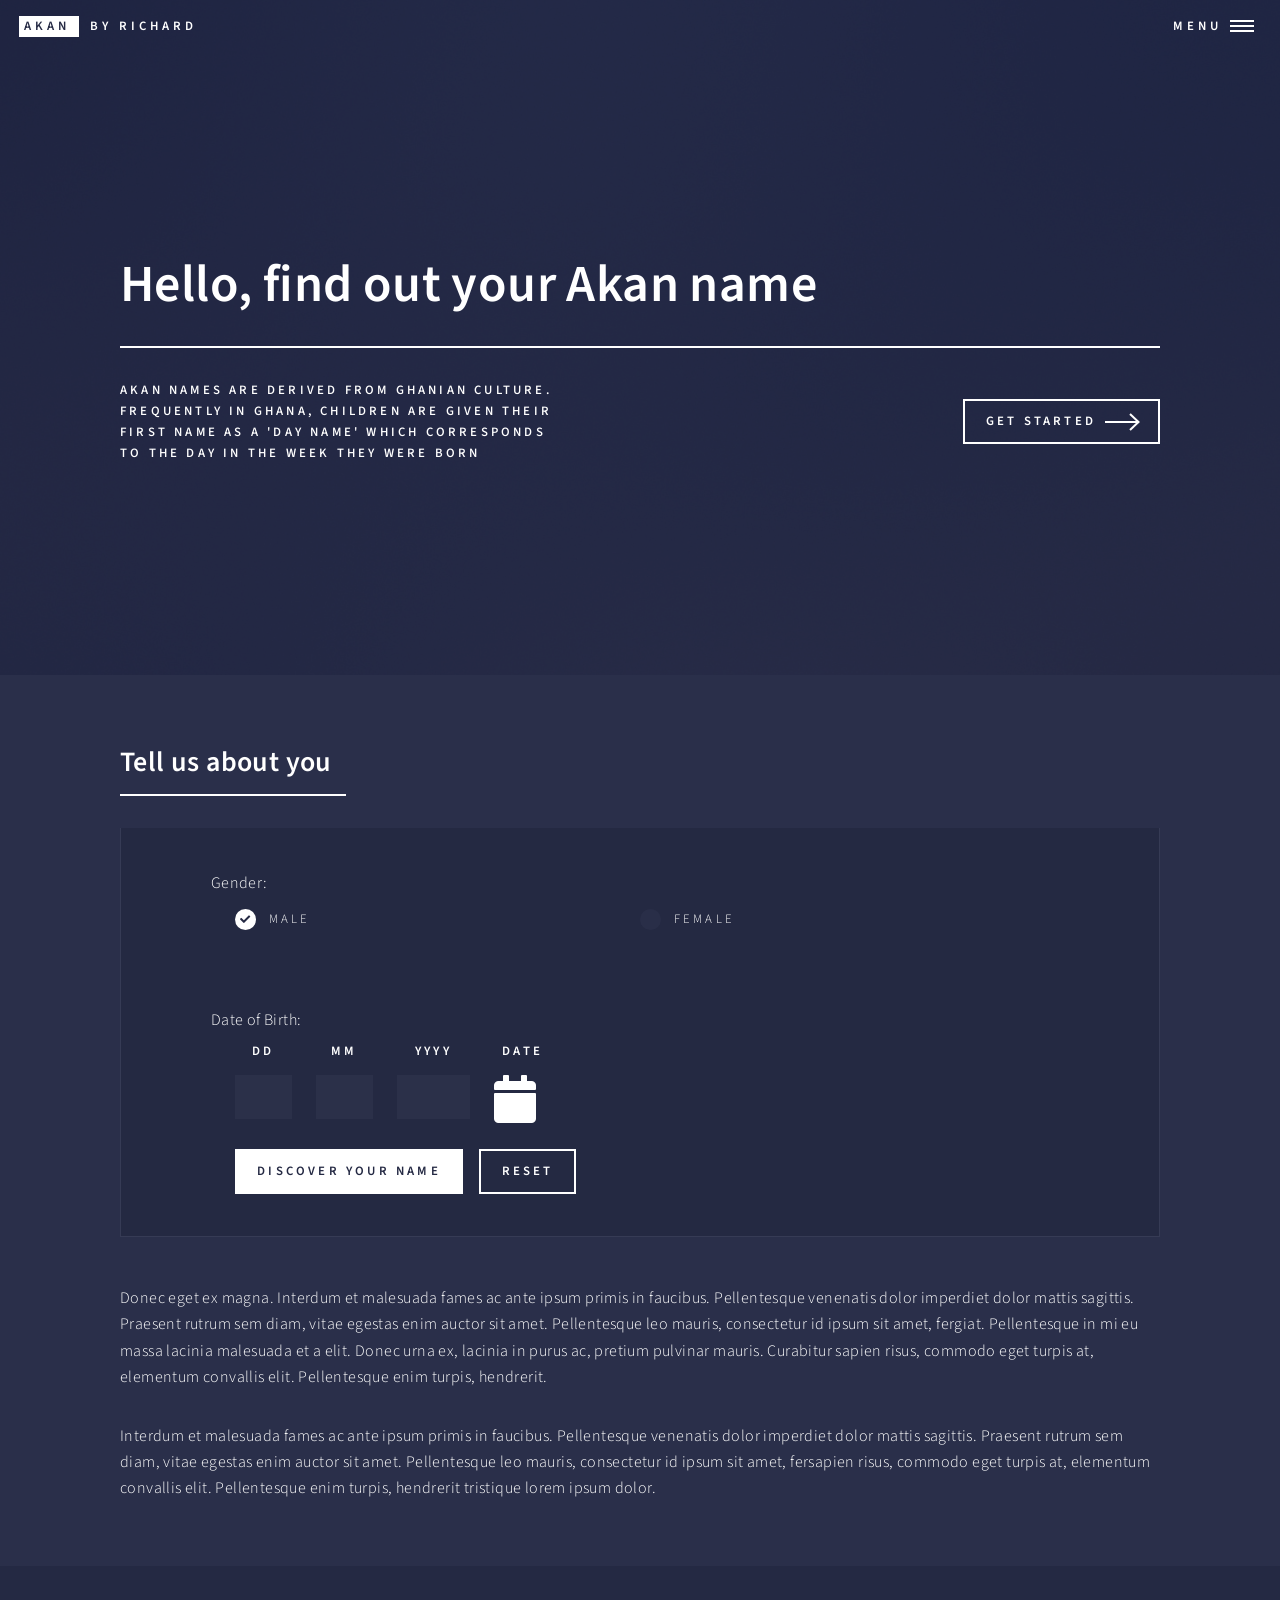
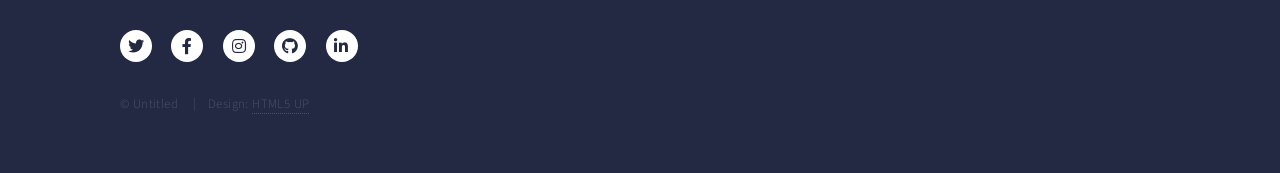
==== commit 1b5874e4: "rename the index page" ====
--- a/index.html
+++ b/index.html
@@ -1,216 +1,173 @@
 <!DOCTYPE HTML>
 <!--
-	Forty by HTML5 UP
-	html5up.net | @ajlkn
-	Free for personal and commercial use under the CCA 3.0 license (html5up.net/license)
+	
 -->
 <html>
-	<head>
-		<title>Forty by HTML5 UP</title>
-		<meta charset="utf-8" />
-		<meta name="viewport" content="width=device-width, initial-scale=1, user-scalable=no" />
-		<link rel="stylesheet" href="assets/css/main.css" />
-		<noscript><link rel="stylesheet" href="assets/css/noscript.css" /></noscript>
-	</head>
-	<body class="is-preload">
 
-		<!-- Wrapper -->
-			<div id="wrapper">
+<head>
+    <title>Akan Name</title>
+    <meta charset="utf-8" />
+    <meta name="viewport" content="width=device-width, initial-scale=1, user-scalable=no" />
+    <link rel="stylesheet" href="assets/css/main.css" />
+    <noscript>
+        <link rel="stylesheet" href="assets/css/noscript.css" />
+    </noscript>
+    <link rel="stylesheet" href="assets/css/customized.css" type="text/css">
 
-				<!-- Header -->
-					<header id="header" class="alt">
-						<a href="index.html" class="logo"><strong>Forty</strong> <span>by HTML5 UP</span></a>
-						<nav>
-							<a href="#menu">Menu</a>
-						</nav>
-					</header>
+</head>
 
-				<!-- Menu -->
-					<nav id="menu">
-						<ul class="links">
-							<li><a href="index.html">Home</a></li>
-							<li><a href="landing.html">Landing</a></li>
-							<li><a href="generic.html">Generic</a></li>
-							<li><a href="elements.html">Elements</a></li>
-						</ul>
-						<ul class="actions stacked">
-							<li><a href="#" class="button primary fit">Get Started</a></li>
-							<li><a href="#" class="button fit">Log In</a></li>
-						</ul>
-					</nav>
+<body class="is-preload">
 
-				<!-- Banner -->
-					<section id="banner" class="major">
-						<div class="inner">
-							<header class="major">
-								<h1>Hi, my name is Forty</h1>
-							</header>
-							<div class="content">
-								<p>A responsive site template designed by HTML5 UP<br />
-								and released under the Creative Commons.</p>
-								<ul class="actions">
-									<li><a href="#one" class="button next scrolly">Get Started</a></li>
-								</ul>
-							</div>
-						</div>
-					</section>
+    <!-- Wrapper -->
+    <div id="wrapper">
 
-				<!-- Main -->
-					<div id="main">
+        <!-- Header -->
+        <header id="header" class="alt">
+            <a href="index.html" class="logo"><strong>akan&nbsp;</strong> <span>by richard&nbsp;</span></a>
+            <nav>
+                <a href="#menu">Menu</a>
+            </nav>
+        </header>
 
-						<!-- One -->
-							<section id="one" class="tiles">
-								<article>
-									<span class="image">
-										<img src="images/pic01.jpg" alt="" />
-									</span>
-									<header class="major">
-										<h3><a href="landing.html" class="link">Aliquam</a></h3>
-										<p>Ipsum dolor sit amet</p>
-									</header>
-								</article>
-								<article>
-									<span class="image">
-										<img src="images/pic02.jpg" alt="" />
-									</span>
-									<header class="major">
-										<h3><a href="landing.html" class="link">Tempus</a></h3>
-										<p>feugiat amet tempus</p>
-									</header>
-								</article>
-								<article>
-									<span class="image">
-										<img src="images/pic03.jpg" alt="" />
-									</span>
-									<header class="major">
-										<h3><a href="landing.html" class="link">Magna</a></h3>
-										<p>Lorem etiam nullam</p>
-									</header>
-								</article>
-								<article>
-									<span class="image">
-										<img src="images/pic04.jpg" alt="" />
-									</span>
-									<header class="major">
-										<h3><a href="landing.html" class="link">Ipsum</a></h3>
-										<p>Nisl sed aliquam</p>
-									</header>
-								</article>
-								<article>
-									<span class="image">
-										<img src="images/pic05.jpg" alt="" />
-									</span>
-									<header class="major">
-										<h3><a href="landing.html" class="link">Consequat</a></h3>
-										<p>Ipsum dolor sit amet</p>
-									</header>
-								</article>
-								<article>
-									<span class="image">
-										<img src="images/pic06.jpg" alt="" />
-									</span>
-									<header class="major">
-										<h3><a href="landing.html" class="link">Etiam</a></h3>
-										<p>Feugiat amet tempus</p>
-									</header>
-								</article>
-							</section>
+        <!-- Menu -->
+        <nav id="menu">
+            <ul class="links">
+                <li><a href="index.html">Home</a></li>
+                <li><a href="landing.html">Landing</a></li>
+                <li><a href="generic.html">Generic</a></li>
+                <li><a href="elements.html">Elements</a></li>
+            </ul>
+            <ul class="actions stacked">
+                <li><a href="#" class="button primary fit">Get Started</a></li>
+                <li><a href="#" class="button fit">Log In</a></li>
+            </ul>
+        </nav>
 
-						<!-- Two -->
-							<section id="two">
-								<div class="inner">
-									<header class="major">
-										<h2>Massa libero</h2>
-									</header>
-									<p>Nullam et orci eu lorem consequat tincidunt vivamus et sagittis libero. Mauris aliquet magna magna sed nunc rhoncus pharetra. Pellentesque condimentum sem. In efficitur ligula tate urna. Maecenas laoreet massa vel lacinia pellentesque lorem ipsum dolor. Nullam et orci eu lorem consequat tincidunt. Vivamus et sagittis libero. Mauris aliquet magna magna sed nunc rhoncus amet pharetra et feugiat tempus.</p>
-									<ul class="actions">
-										<li><a href="landing.html" class="button next">Get Started</a></li>
-									</ul>
-								</div>
-							</section>
+        <!-- Banner -->
+        <section id="banner" class="major">
+            <div class="inner">
+                <header class="major">
+                    <h1>Hello, find out your Akan name&nbsp;</h1>
+                </header>
+                <div class="content description-start">
+                    <p>Akan names are derived from Ghanian culture.<br>
+                        Frequently in Ghana, children are given their<br>
+                        first name as a 'day name' which corresponds<br>
+                        to the day in the week they were born</p>
+                    <ul class="actions">
+                        <li><a href="#one" class="button next scrolly">Get Started</a></li>
+                    </ul>
+                </div>
+            </div>
+        </section>
 
-					</div>
+        <!-- Main -->
+        <div id="main">
 
-				<!-- Contact -->
-					<section id="contact">
-						<div class="inner">
-							<section>
-								<form method="post" action="#">
-									<div class="fields">
-										<div class="field half">
-											<label for="name">Name</label>
-											<input type="text" name="name" id="name" />
-										</div>
-										<div class="field half">
-											<label for="email">Email</label>
-											<input type="text" name="email" id="email" />
-										</div>
-										<div class="field">
-											<label for="message">Message</label>
-											<textarea name="message" id="message" rows="6"></textarea>
-										</div>
-									</div>
-									<ul class="actions">
-										<li><input type="submit" value="Send Message" class="primary" /></li>
-										<li><input type="reset" value="Clear" /></li>
-									</ul>
-								</form>
-							</section>
-							<section class="split">
-								<section>
-									<div class="contact-method">
-										<span class="icon solid alt fa-envelope"></span>
-										<h3>Email</h3>
-										<a href="#">information@untitled.tld</a>
-									</div>
-								</section>
-								<section>
-									<div class="contact-method">
-										<span class="icon solid alt fa-phone"></span>
-										<h3>Phone</h3>
-										<span>(000) 000-0000 x12387</span>
-									</div>
-								</section>
-								<section>
-									<div class="contact-method">
-										<span class="icon solid alt fa-home"></span>
-										<h3>Address</h3>
-										<span>1234 Somewhere Road #5432<br />
-										Nashville, TN 00000<br />
-										United States of America</span>
-									</div>
-								</section>
-							</section>
-						</div>
-					</section>
+            <!-- One -->
+            <section id="one">
+                <div class="inner">
+                    <header class="major" id="name-major">
+                        <h2>Tell us about you</h2>
+                    </header>
 
-				<!-- Footer -->
-					<footer id="footer">
-						<div class="inner">
-							<ul class="icons">
-								<li><a href="#" class="icon brands alt fa-twitter"><span class="label">Twitter</span></a></li>
-								<li><a href="#" class="icon brands alt fa-facebook-f"><span class="label">Facebook</span></a></li>
-								<li><a href="#" class="icon brands alt fa-instagram"><span class="label">Instagram</span></a></li>
-								<li><a href="#" class="icon brands alt fa-github"><span class="label">GitHub</span></a></li>
-								<li><a href="#" class="icon brands alt fa-linkedin-in"><span class="label">LinkedIn</span></a></li>
-							</ul>
-							<ul class="copyright">
-								<li>&copy; Untitled</li><li>Design: <a href="https://html5up.net">HTML5 UP</a></li>
-							</ul>
-						</div>
-					</footer>
+                    <!-- Akan Form -->
+                    <div class="form-div">
+                        <form class="akan-form" method="post" action="#">
+                            <div class="row gtr-uniform">
+                                 <!-- Break -->
+                                 Gender:<br>
+                                 <div class="row gender-row">                                 
+                                 <div class="col-6 col-12-small">
+                                    <input type="radio" id="gender-male" name="gender" value="male" checked>
+                                    <label for="gender-male">Male</label>
+                                </div>
+                                <div class="col-6 col-12-small">
+                                    <input type="radio" id="gender-female" name="gender" value="female">
+                                    <label for="gender-female">Female</label>
+                                </div>
+                            </div>
+                                
+                                <!-- Break -->
+                            Date of Birth:
+                            <div class="row date-row">
+                                <div class="field calendar">
+                                    <label for="dd">DD</label>
+                                    <input type="text" name="dd" id="dd" />
+                                </div>
+                                <div class="field calendar">
+                                    <label for="mm">MM</label>
+                                    <input type="text" name="mm" id="mm" />
+                                </div>
+                                <div class="field calendar yyyy">
+                                    <label for="yy">YYYY</label>
+                                    <input type="text" name="yyyy" id="yyyy" />
+                                </div>
 
-			</div>
+                                <div class="field calendar">
+                                    <label for="yy">Date</label>
+                                    <i class="fa fa-calendar fa-3x"></i>
+                                </div>
 
-		<!-- Scripts -->        
-			<script src="assets/js/jquery.min.js"></script>
-			<script src="assets/js/jquery.scrolly.min.js"></script>
-			<script src="assets/js/jquery.scrollex.min.js"></script>
-			<script src="assets/js/browser.min.js"></script>
-			<script src="assets/js/breakpoints.min.js"></script>
-			<script src="assets/js/util.js"></script>
-			<script src="assets/js/main.js"></script>
-            
+                            </div>                               
+                                
+                                <!-- Break -->
+                                <div class="col-12">
+                                    <ul class="actions">
+                                        <li><input type="submit" value="Discover your Name" class="primary" /></li>
+                                        <li><input type="reset" value="Reset" /></li>
+                                    </ul>
+                                </div>
+                            </div>
+                        </form>
+                    </div>
 
-	</body>
+                    <p>Donec eget ex magna. Interdum et malesuada fames ac ante ipsum primis in faucibus. Pellentesque
+                        venenatis dolor imperdiet dolor mattis sagittis. Praesent rutrum sem diam, vitae egestas enim
+                        auctor sit amet. Pellentesque leo mauris, consectetur id ipsum sit amet, fergiat. Pellentesque
+                        in mi eu massa lacinia malesuada et a elit. Donec urna ex, lacinia in purus ac, pretium pulvinar
+                        mauris. Curabitur sapien risus, commodo eget turpis at, elementum convallis elit. Pellentesque
+                        enim turpis, hendrerit.</p>
+                    
+                    <p>Interdum et malesuada fames ac ante ipsum primis in faucibus. Pellentesque venenatis dolor
+                        imperdiet dolor mattis sagittis. Praesent rutrum sem diam, vitae egestas enim auctor sit amet.
+                        Pellentesque leo mauris, consectetur id ipsum sit amet, fersapien risus, commodo eget turpis at,
+                        elementum convallis elit. Pellentesque enim turpis, hendrerit tristique lorem ipsum dolor.</p>
+                </div>
+            </section>
+            <!-- Two -->
+        </div>
+
+        <!-- Contact -->
+        <!-- Footer -->
+        <footer id="footer">
+            <div class="inner">
+                <ul class="icons">
+                    <li><a href="#" class="icon brands alt fa-twitter"><span class="label">Twitter</span></a></li>
+                    <li><a href="#" class="icon brands alt fa-facebook-f"><span class="label">Facebook</span></a></li>
+                    <li><a href="#" class="icon brands alt fa-instagram"><span class="label">Instagram</span></a></li>
+                    <li><a href="#" class="icon brands alt fa-github"><span class="label">GitHub</span></a></li>
+                    <li><a href="#" class="icon brands alt fa-linkedin-in"><span class="label">LinkedIn</span></a></li>
+                </ul>
+                <ul class="copyright">
+                    <li>&copy; Untitled</li>
+                    <li>Design: <a href="https://html5up.net">HTML5 UP</a></li>
+                </ul>
+            </div>
+        </footer>
+
+    </div>
+
+    <!-- Scripts -->
+    <script src="assets/js/jquery.min.js"></script>
+    <script src="assets/js/jquery.scrolly.min.js"></script>
+    <script src="assets/js/jquery.scrollex.min.js"></script>
+    <script src="assets/js/browser.min.js"></script>
+    <script src="assets/js/breakpoints.min.js"></script>
+    <script src="assets/js/util.js"></script>
+    <script src="assets/js/main.js"></script>
+    <script src="assets/js/akan.js"></script>
+
+</body>
+
 </html>
--- a/assets/css/customized.css
+++ b/assets/css/customized.css
@@ -0,0 +1,46 @@
+form.akan-form {
+    width: 80%;
+    margin: auto;
+    padding: 10px; 
+       
+     
+}
+
+.form-div {
+    border-right: solid 1px rgba(212, 212, 255, 0.1);
+    border-bottom: solid 1px rgba(212, 212, 255, 0.1);
+    border-left: solid 1px rgba(212, 212, 255, 0.1); 
+    background-color: #242942;
+    padding-bottom: 2rem;
+    padding-top: 3.5rem;
+    margin-bottom: 3rem;
+}
+
+div.field.calendar {
+    width: 10 rem;
+}
+
+
+form.akan-form  .row.gender-row {
+    width: 100%;       
+    padding-top: 0.5rem;  
+    padding-bottom: 4rem;
+}
+
+form.akan-form  .row.date-row {
+    width: 100%;       
+    padding-top: 0.5rem;  
+}
+
+form.akan-form  .row.date-row .calendar {
+    width: 10%;  
+}
+
+form.akan-form  .row.date-row .calendar.yyyy {
+    width: 12%;  
+}
+
+form.akan-form  .row.date-row label {
+    text-align: center;
+      
+}
